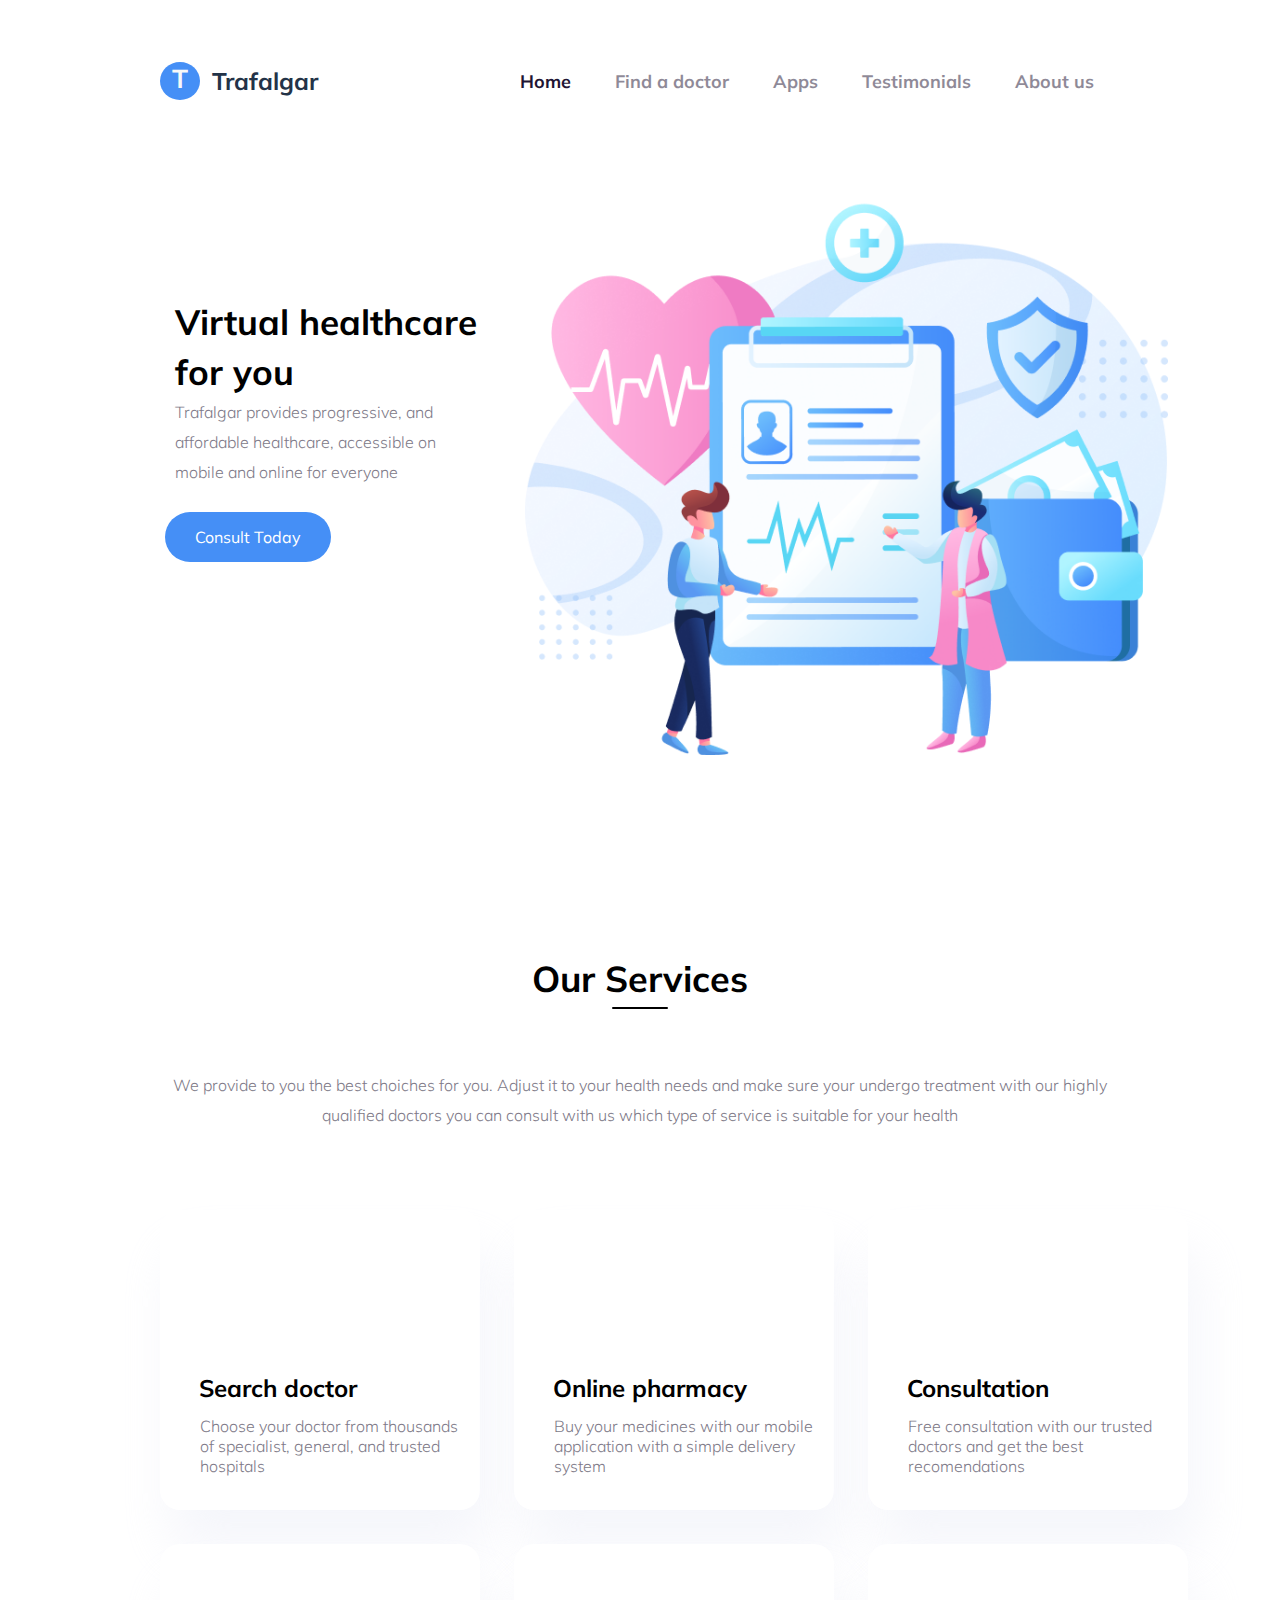
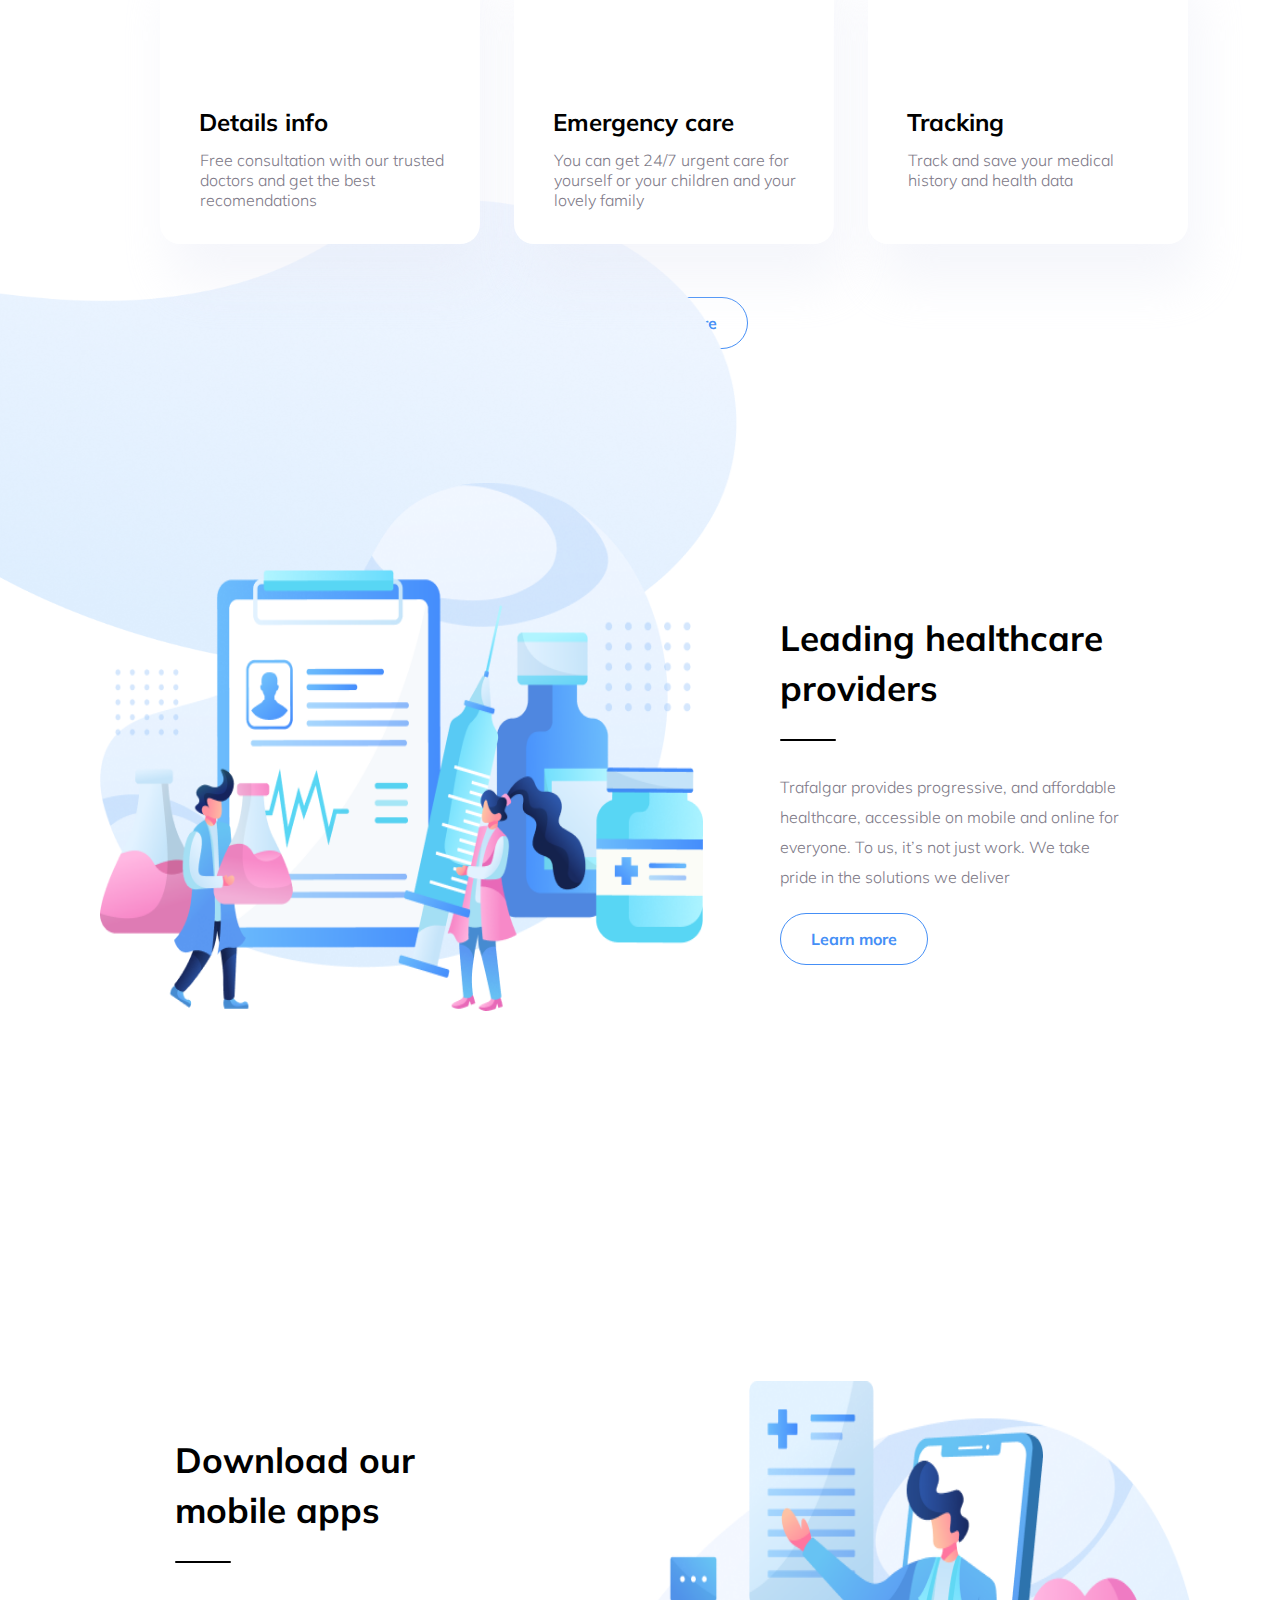
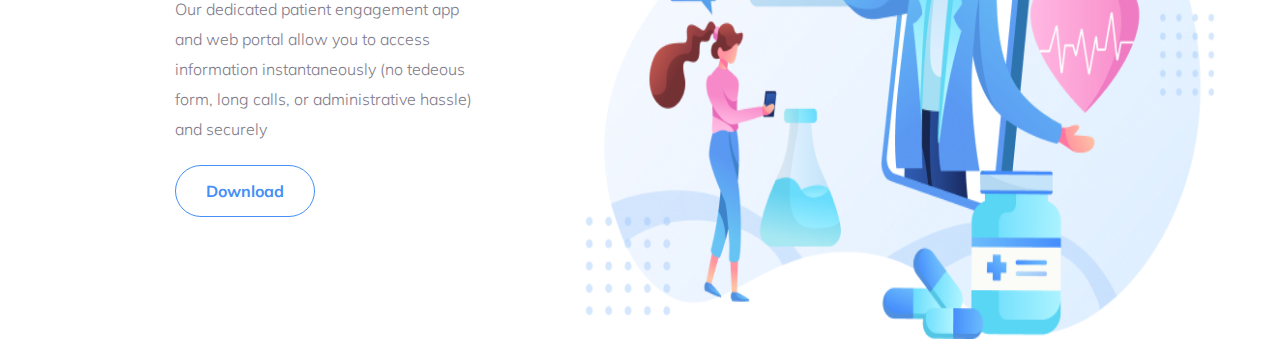
==== THİRD TASK/Landing Page/index.html @ 00ed2dce "Landing Page" ====
<!DOCTYPE html>
<html lang="en">
<head>
    <meta charset="UTF-8">
    <meta http-equiv="X-UA-Compatible" content="IE=edge">
    <meta name="viewport" content="width=device-width, initial-scale=1.0">
    <link rel="preconnect" href="https://fonts.gstatic.com">
    <link href="https://fonts.googleapis.com/css2?family=Mulish:wght@700&display=swap" rel="stylesheet">
    <link href="https://fonts.googleapis.com/css2?family=Mulish:ital,wght@1,300&display=swap" rel="stylesheet">
    <link href="https://fonts.googleapis.com/css2?family=Mulish:wght@300&display=swap" rel="stylesheet">
    <link rel="stylesheet" href="css/common.css">
    <link rel="stylesheet" href="css/style.css">
    <title>Trafalgar Landing Page</title>
</head>
<body>
<!-- Header -->
    <div id="Header">
        <div class="container">
            <div class="row">
                <div class="navbar">
                   <div class="col-4">
                    <div class="left">
                        <strong>T</strong>
                        <h3>Trafalgar</h3>
                    </div>
                   </div>
                    <div class="col-8">
                        <div class="right">
                            <a href="#">Home</a>
                            <a href="#">Find a doctor</a>
                            <a href="#">Apps</a>
                            <a href="#">Testimonials</a>
                            <a href="#">About us</a>
                        </div>
                    </div>
                </div>
            </div>
            <div class="header-item">
                <div class="col-4">
                    <div class="item-text">
                        <h1>Virtual healthcare for you</h1>
                        <p>Trafalgar provides progressive, and affordable healthcare, accessible on mobile and online  for everyone</p>
                        <div class="button">
                            <a href="">Consult Today</a>
                        </div>
                    </div>
                </div>
                <div class="item-img">
                    <div class="col-8">
                        <img src="img/trafalgar-header illustration 1.png" alt="">
                    </div>
                </div>
            </div>
        </div>
    </div>
<!-- Header -->
<!-- Our Services -->
<div id="Services">
    <div class="container">
        <div class="row">
            <div class="text-services">
                <h1>Our Services</h1>
                <div class="line"></div>
                <p>We provide to you the best choiches for you. Adjust it to your health needs and make sure your undergo treatment with our highly qualified doctors you can consult with us which type of service is suitable for your health</p>
            </div>
            <div class="services-box">
               <div class="box-back-img">
                <img src="img/Vector (2).png" alt="">
               </div>
              <div class="box">
               <div class="box-item">
                   <h3>Search doctor</h3>
                   <p>Choose your doctor from thousands <br> of specialist, general, and trusted hospitals</p>
               </div>
               <div class="box-item">
                    <h3>Online pharmacy</h3>
                    <p>Buy  your medicines with our mobile application with a simple delivery system</p>
               </div>
               <div class="box-item">
                    <h3>Consultation</h3>
                    <p>Free consultation with our trusted doctors and get the best recomendations</p>
               </div>
               <div class="box-item">
                    <h3>Details info</h3>
                    <p>Free consultation with our trusted doctors and get the best recomendations</p>
               </div>
               <div class="box-item">
                    <h3>Emergency care</h3>
                    <p>You can get 24/7 urgent care for yourself or your children and your lovely family</p>
               </div>
               <div class="box-item">
                    <h3>Tracking</h3>
                    <p>Track and save your medical <br> history and health data </p>
               </div>
              </div>
              <div class="btn">
                  <a href="#">Learn more</a>
              </div>
            </div>
        </div>
    </div>
</div>
<!-- Our Services -->
<!-- Leading Section -->
<div id="Leading">
    <div class="container">
        <div class="row">
            <div class="leading-item">
                <div class="col-6">
                    <div class="leading-item-img">
                        <img src="img/trafalgar-illustration sec02 1.png" alt="">
                    </div>
                </div>
                <div class="col-6">
                    <div class="leading-item-text">
                        <h1>Leading healthcare providers</h1>
                        <div class="line"></div>
                        <p>Trafalgar provides progressive, and affordable healthcare, accessible on mobile and online for everyone. To us, it’s not just work. We take pride in the solutions we deliver</p>
                        <div class="btn">
                            <a href="#">Learn more</a>
                        </div>
                    </div>
                </div>
            </div>
        </div>
    </div>
</div>

<!-- Leading Section -->
<!-- Download Section -->
<div id="Download">
    <div class="row" style="margin: 0%;">
        <div class="container">
            <div class="download-item">
                <div class="col-4">
                    <div class="download-text">
                        <h1>Download our mobile apps</h1>
                        <div class="line"></div>
                        <p>Our dedicated patient engagement app and web portal allow you to access information instantaneously (no tedeous form, long calls, or administrative hassle) and securely</p>
                        <div class="btn">
                            <a href="">Download</a>
                        </div>
                    </div>
                </div>
                <div class="download-item-img">
                    <div class="col-8">
                        <img src="img/trafalgar-illustration sec03 1.png" alt="">
                    </div>
                </div>
            </div>
        </div>
    </div>
</div>
<!-- Download Section -->
</body>
</html>
---- THİRD TASK/Landing Page/css/common.css ----
@-ms-viewport {
    width: device-width;
}

html {
    box-sizing: border-box;
    -ms-overflow-style: scrollbar;
}

*,
*::before,
*::after {
    box-sizing: inherit;
}

.container {
    width: 100%;
    padding-right: 15px;
    padding-left: 15px;
    margin-right: auto;
    margin-left: auto;
}


/* col-sm-3 */

@media (min-width: 576px) {
    .container {
        max-width: 540px;
    }
}


/* col-md-3 */

@media (min-width: 768px) {
    .container {
        max-width: 720px;
    }
}


/* col-lg */

@media (min-width: 992px) {
    .container {
        max-width: 960px;
    }
}

@media (min-width: 1430px) {
    .container {
        max-width: 1380px;
    }
}

.container-fluid {
    width: 100%;
    padding-right: 15px;
    padding-left: 15px;
    margin-right: auto;
    margin-left: auto;
}

.row {
    display: -webkit-box;
    display: -ms-flexbox;
    display: flex;
    -ms-flex-wrap: wrap;
    flex-wrap: wrap;
    margin-right: -15px;
    margin-left: -15px;
}

.no-gutters {
    margin-right: 0;
    margin-left: 0;
}

.no-gutters>.col,
.no-gutters>[class*="col-"] {
    padding-right: 0;
    padding-left: 0;
}

.col-1,
.col-2,
.col-3,
.col-4,
.col-5,
.col-6,
.col-7,
.col-8,
.col-9,
.col-10,
.col-11,
.col-12,
.col,
.col-auto,
.col-sm-1,
.col-sm-2,
.col-sm-3,
.col-sm-4,
.col-sm-5,
.col-sm-6,
.col-sm-7,
.col-sm-8,
.col-sm-9,
.col-sm-10,
.col-sm-11,
.col-sm-12,
.col-sm,
.col-sm-auto,
.col-md-1,
.col-md-2,
.col-md-3,
.col-md-4,
.col-md-5,
.col-md-6,
.col-md-7,
.col-md-8,
.col-md-9,
.col-md-10,
.col-md-11,
.col-md-12,
.col-md,
.col-md-auto,
.col-lg-1,
.col-lg-2,
.col-lg-3,
.col-lg-4,
.col-lg-5,
.col-lg-6,
.col-lg-7,
.col-lg-8,
.col-lg-9,
.col-lg-10,
.col-lg-11,
.col-lg-12,
.col-lg,
.col-lg-auto,
.col-xl-1,
.col-xl-2,
.col-xl-3,
.col-xl-4,
.col-xl-5,
.col-xl-6,
.col-xl-7,
.col-xl-8,
.col-xl-9,
.col-xl-10,
.col-xl-11,
.col-xl-12,
.col-xl,
.col-xl-auto {
    position: relative;
    width: 100%;
    min-height: 1px;
    padding: 0;
   
}

.col {
    -ms-flex-preferred-size: 0;
    flex-basis: 0;
    -webkit-box-flex: 1;
    -ms-flex-positive: 1;
    flex-grow: 1;
    max-width: 100%;
}

.col-auto {
    -webkit-box-flex: 0;
    -ms-flex: 0 0 auto;
    flex: 0 0 auto;
    width: auto;
    max-width: none;
}

.col-1 {
    -webkit-box-flex: 0;
    -ms-flex: 0 0 8.333333%;
    flex: 0 0 8.333333%;
    max-width: 8.333333%;
}

.col-2 {
    -webkit-box-flex: 0;
    -ms-flex: 0 0 16.666667%;
    flex: 0 0 16.666667%;
    max-width: 16.666667%;
}

.col-3 {
    -webkit-box-flex: 0;
    -ms-flex: 0 0 25%;
    flex: 0 0 25%;
    max-width: 25%;
}

.col-4 {
    -webkit-box-flex: 0;
    -ms-flex: 0 0 33.333333%;
    flex: 0 0 33.333333%;
    max-width: 33.333333%;
}

.col-5 {
    -webkit-box-flex: 0;
    -ms-flex: 0 0 41.666667%;
    flex: 0 0 41.666667%;
    max-width: 41.666667%;
}

.col-6 {
    -webkit-box-flex: 0;
    -ms-flex: 0 0 50%;
    flex: 0 0 50%;
    max-width: 50%;
}

.col-7 {
    -webkit-box-flex: 0;
    -ms-flex: 0 0 58.333333%;
    flex: 0 0 58.333333%;
    max-width: 58.333333%;
}

.col-8 {
    -webkit-box-flex: 0;
    -ms-flex: 0 0 66.666667%;
    flex: 0 0 66.666667%;
    max-width: 66.666667%;
}

.col-9 {
    -webkit-box-flex: 0;
    -ms-flex: 0 0 75%;
    flex: 0 0 75%;
    max-width: 75%;
}

.col-10 {
    -webkit-box-flex: 0;
    -ms-flex: 0 0 83.333333%;
    flex: 0 0 83.333333%;
    max-width: 83.333333%;
}

.col-11 {
    -webkit-box-flex: 0;
    -ms-flex: 0 0 91.666667%;
    flex: 0 0 91.666667%;
    max-width: 91.666667%;
}

.col-12 {
    -webkit-box-flex: 0;
    -ms-flex: 0 0 100%;
    flex: 0 0 100%;
    max-width: 100%;
}

.order-first {
    -webkit-box-ordinal-group: 0;
    -ms-flex-order: -1;
    order: -1;
}

.order-last {
    -webkit-box-ordinal-group: 14;
    -ms-flex-order: 13;
    order: 13;
}

.order-0 {
    -webkit-box-ordinal-group: 1;
    -ms-flex-order: 0;
    order: 0;
}

.order-1 {
    -webkit-box-ordinal-group: 2;
    -ms-flex-order: 1;
    order: 1;
}

.order-2 {
    -webkit-box-ordinal-group: 3;
    -ms-flex-order: 2;
    order: 2;
}

.order-3 {
    -webkit-box-ordinal-group: 4;
    -ms-flex-order: 3;
    order: 3;
}

.order-4 {
    -webkit-box-ordinal-group: 5;
    -ms-flex-order: 4;
    order: 4;
}

.order-5 {
    -webkit-box-ordinal-group: 6;
    -ms-flex-order: 5;
    order: 5;
}

.order-6 {
    -webkit-box-ordinal-group: 7;
    -ms-flex-order: 6;
    order: 6;
}

.order-7 {
    -webkit-box-ordinal-group: 8;
    -ms-flex-order: 7;
    order: 7;
}

.order-8 {
    -webkit-box-ordinal-group: 9;
    -ms-flex-order: 8;
    order: 8;
}

.order-9 {
    -webkit-box-ordinal-group: 10;
    -ms-flex-order: 9;
    order: 9;
}

.order-10 {
    -webkit-box-ordinal-group: 11;
    -ms-flex-order: 10;
    order: 10;
}

.order-11 {
    -webkit-box-ordinal-group: 12;
    -ms-flex-order: 11;
    order: 11;
}

.order-12 {
    -webkit-box-ordinal-group: 13;
    -ms-flex-order: 12;
    order: 12;
}

.offset-1 {
    margin-left: 8.333333%;
}

.offset-2 {
    margin-left: 16.666667%;
}

.offset-3 {
    margin-left: 25%;
}

.offset-4 {
    margin-left: 33.333333%;
}

.offset-5 {
    margin-left: 41.666667%;
}

.offset-6 {
    margin-left: 50%;
}

.offset-7 {
    margin-left: 58.333333%;
}

.offset-8 {
    margin-left: 66.666667%;
}

.offset-9 {
    margin-left: 75%;
}

.offset-10 {
    margin-left: 83.333333%;
}

.offset-11 {
    margin-left: 91.666667%;
}

@media (min-width: 576px) {
    .col-sm {
        -ms-flex-preferred-size: 0;
        flex-basis: 0;
        -webkit-box-flex: 1;
        -ms-flex-positive: 1;
        flex-grow: 1;
        max-width: 100%;
    }
    .col-sm-auto {
        -webkit-box-flex: 0;
        -ms-flex: 0 0 auto;
        flex: 0 0 auto;
        width: auto;
        max-width: none;
    }
    .col-sm-1 {
        -webkit-box-flex: 0;
        -ms-flex: 0 0 8.333333%;
        flex: 0 0 8.333333%;
        max-width: 8.333333%;
    }
    .col-sm-2 {
        -webkit-box-flex: 0;
        -ms-flex: 0 0 16.666667%;
        flex: 0 0 16.666667%;
        max-width: 16.666667%;
    }
    .col-sm-3 {
        -webkit-box-flex: 0;
        -ms-flex: 0 0 25%;
        flex: 0 0 25%;
        max-width: 25%;
    }
    .col-sm-4 {
        -webkit-box-flex: 0;
        -ms-flex: 0 0 33.333333%;
        flex: 0 0 33.333333%;
        max-width: 33.333333%;
    }
    .col-sm-5 {
        -webkit-box-flex: 0;
        -ms-flex: 0 0 41.666667%;
        flex: 0 0 41.666667%;
        max-width: 41.666667%;
    }
    .col-sm-6 {
        -webkit-box-flex: 0;
        -ms-flex: 0 0 50%;
        flex: 0 0 50%;
        max-width: 50%;
    }
    .col-sm-7 {
        -webkit-box-flex: 0;
        -ms-flex: 0 0 58.333333%;
        flex: 0 0 58.333333%;
        max-width: 58.333333%;
    }
    .col-sm-8 {
        -webkit-box-flex: 0;
        -ms-flex: 0 0 66.666667%;
        flex: 0 0 66.666667%;
        max-width: 66.666667%;
    }
    .col-sm-9 {
        -webkit-box-flex: 0;
        -ms-flex: 0 0 75%;
        flex: 0 0 75%;
        max-width: 75%;
    }
    .col-sm-10 {
        -webkit-box-flex: 0;
        -ms-flex: 0 0 83.333333%;
        flex: 0 0 83.333333%;
        max-width: 83.333333%;
    }
    .col-sm-11 {
        -webkit-box-flex: 0;
        -ms-flex: 0 0 91.666667%;
        flex: 0 0 91.666667%;
        max-width: 91.666667%;
    }
    .col-sm-12 {
        -webkit-box-flex: 0;
        -ms-flex: 0 0 100%;
        flex: 0 0 100%;
        max-width: 100%;
    }
    .order-sm-first {
        -webkit-box-ordinal-group: 0;
        -ms-flex-order: -1;
        order: -1;
    }
    .order-sm-last {
        -webkit-box-ordinal-group: 14;
        -ms-flex-order: 13;
        order: 13;
    }
    .order-sm-0 {
        -webkit-box-ordinal-group: 1;
        -ms-flex-order: 0;
        order: 0;
    }
    .order-sm-1 {
        -webkit-box-ordinal-group: 2;
        -ms-flex-order: 1;
        order: 1;
    }
    .order-sm-2 {
        -webkit-box-ordinal-group: 3;
        -ms-flex-order: 2;
        order: 2;
    }
    .order-sm-3 {
        -webkit-box-ordinal-group: 4;
        -ms-flex-order: 3;
        order: 3;
    }
    .order-sm-4 {
        -webkit-box-ordinal-group: 5;
        -ms-flex-order: 4;
        order: 4;
    }
    .order-sm-5 {
        -webkit-box-ordinal-group: 6;
        -ms-flex-order: 5;
        order: 5;
    }
    .order-sm-6 {
        -webkit-box-ordinal-group: 7;
        -ms-flex-order: 6;
        order: 6;
    }
    .order-sm-7 {
        -webkit-box-ordinal-group: 8;
        -ms-flex-order: 7;
        order: 7;
    }
    .order-sm-8 {
        -webkit-box-ordinal-group: 9;
        -ms-flex-order: 8;
        order: 8;
    }
    .order-sm-9 {
        -webkit-box-ordinal-group: 10;
        -ms-flex-order: 9;
        order: 9;
    }
    .order-sm-10 {
        -webkit-box-ordinal-group: 11;
        -ms-flex-order: 10;
        order: 10;
    }
    .order-sm-11 {
        -webkit-box-ordinal-group: 12;
        -ms-flex-order: 11;
        order: 11;
    }
    .order-sm-12 {
        -webkit-box-ordinal-group: 13;
        -ms-flex-order: 12;
        order: 12;
    }
    .offset-sm-0 {
        margin-left: 0;
    }
    .offset-sm-1 {
        margin-left: 8.333333%;
    }
    .offset-sm-2 {
        margin-left: 16.666667%;
    }
    .offset-sm-3 {
        margin-left: 25%;
    }
    .offset-sm-4 {
        margin-left: 33.333333%;
    }
    .offset-sm-5 {
        margin-left: 41.666667%;
    }
    .offset-sm-6 {
        margin-left: 50%;
    }
    .offset-sm-7 {
        margin-left: 58.333333%;
    }
    .offset-sm-8 {
        margin-left: 66.666667%;
    }
    .offset-sm-9 {
        margin-left: 75%;
    }
    .offset-sm-10 {
        margin-left: 83.333333%;
    }
    .offset-sm-11 {
        margin-left: 91.666667%;
    }
}

@media (min-width: 768px) {
    .col-md {
        -ms-flex-preferred-size: 0;
        flex-basis: 0;
        -webkit-box-flex: 1;
        -ms-flex-positive: 1;
        flex-grow: 1;
        max-width: 100%;
    }
    .col-md-auto {
        -webkit-box-flex: 0;
        -ms-flex: 0 0 auto;
        flex: 0 0 auto;
        width: auto;
        max-width: none;
    }
    .col-md-1 {
        -webkit-box-flex: 0;
        -ms-flex: 0 0 8.333333%;
        flex: 0 0 8.333333%;
        max-width: 8.333333%;
    }
    .col-md-2 {
        -webkit-box-flex: 0;
        -ms-flex: 0 0 16.666667%;
        flex: 0 0 16.666667%;
        max-width: 16.666667%;
    }
    .col-md-3 {
        -webkit-box-flex: 0;
        -ms-flex: 0 0 25%;
        flex: 0 0 25%;
        max-width: 25%;
    }
    .col-md-4 {
        -webkit-box-flex: 0;
        -ms-flex: 0 0 33.333333%;
        flex: 0 0 33.333333%;
        max-width: 33.333333%;
    }
    .col-md-5 {
        -webkit-box-flex: 0;
        -ms-flex: 0 0 41.666667%;
        flex: 0 0 41.666667%;
        max-width: 41.666667%;
    }
    .col-md-6 {
        -webkit-box-flex: 0;
        -ms-flex: 0 0 50%;
        flex: 0 0 50%;
        max-width: 50%;
    }
    .col-md-7 {
        -webkit-box-flex: 0;
        -ms-flex: 0 0 58.333333%;
        flex: 0 0 58.333333%;
        max-width: 58.333333%;
    }
    .col-md-8 {
        -webkit-box-flex: 0;
        -ms-flex: 0 0 66.666667%;
        flex: 0 0 66.666667%;
        max-width: 66.666667%;
    }
    .col-md-9 {
        -webkit-box-flex: 0;
        -ms-flex: 0 0 75%;
        flex: 0 0 75%;
        max-width: 75%;
    }
    .col-md-10 {
        -webkit-box-flex: 0;
        -ms-flex: 0 0 83.333333%;
        flex: 0 0 83.333333%;
        max-width: 83.333333%;
    }
    .col-md-11 {
        -webkit-box-flex: 0;
        -ms-flex: 0 0 91.666667%;
        flex: 0 0 91.666667%;
        max-width: 91.666667%;
    }
    .col-md-12 {
        -webkit-box-flex: 0;
        -ms-flex: 0 0 100%;
        flex: 0 0 100%;
        max-width: 100%;
    }
    .order-md-first {
        -webkit-box-ordinal-group: 0;
        -ms-flex-order: -1;
        order: -1;
    }
    .order-md-last {
        -webkit-box-ordinal-group: 14;
        -ms-flex-order: 13;
        order: 13;
    }
    .order-md-0 {
        -webkit-box-ordinal-group: 1;
        -ms-flex-order: 0;
        order: 0;
    }
    .order-md-1 {
        -webkit-box-ordinal-group: 2;
        -ms-flex-order: 1;
        order: 1;
    }
    .order-md-2 {
        -webkit-box-ordinal-group: 3;
        -ms-flex-order: 2;
        order: 2;
    }
    .order-md-3 {
        -webkit-box-ordinal-group: 4;
        -ms-flex-order: 3;
        order: 3;
    }
    .order-md-4 {
        -webkit-box-ordinal-group: 5;
        -ms-flex-order: 4;
        order: 4;
    }
    .order-md-5 {
        -webkit-box-ordinal-group: 6;
        -ms-flex-order: 5;
        order: 5;
    }
    .order-md-6 {
        -webkit-box-ordinal-group: 7;
        -ms-flex-order: 6;
        order: 6;
    }
    .order-md-7 {
        -webkit-box-ordinal-group: 8;
        -ms-flex-order: 7;
        order: 7;
    }
    .order-md-8 {
        -webkit-box-ordinal-group: 9;
        -ms-flex-order: 8;
        order: 8;
    }
    .order-md-9 {
        -webkit-box-ordinal-group: 10;
        -ms-flex-order: 9;
        order: 9;
    }
    .order-md-10 {
        -webkit-box-ordinal-group: 11;
        -ms-flex-order: 10;
        order: 10;
    }
    .order-md-11 {
        -webkit-box-ordinal-group: 12;
        -ms-flex-order: 11;
        order: 11;
    }
    .order-md-12 {
        -webkit-box-ordinal-group: 13;
        -ms-flex-order: 12;
        order: 12;
    }
    .offset-md-0 {
        margin-left: 0;
    }
    .offset-md-1 {
        margin-left: 8.333333%;
    }
    .offset-md-2 {
        margin-left: 16.666667%;
    }
    .offset-md-3 {
        margin-left: 25%;
    }
    .offset-md-4 {
        margin-left: 33.333333%;
    }
    .offset-md-5 {
        margin-left: 41.666667%;
    }
    .offset-md-6 {
        margin-left: 50%;
    }
    .offset-md-7 {
        margin-left: 58.333333%;
    }
    .offset-md-8 {
        margin-left: 66.666667%;
    }
    .offset-md-9 {
        margin-left: 75%;
    }
    .offset-md-10 {
        margin-left: 83.333333%;
    }
    .offset-md-11 {
        margin-left: 91.666667%;
    }
}

@media (min-width: 992px) {
    .col-lg {
        -ms-flex-preferred-size: 0;
        flex-basis: 0;
        -webkit-box-flex: 1;
        -ms-flex-positive: 1;
        flex-grow: 1;
        max-width: 100%;
    }
    .col-lg-auto {
        -webkit-box-flex: 0;
        -ms-flex: 0 0 auto;
        flex: 0 0 auto;
        width: auto;
        max-width: none;
    }
    .col-lg-1 {
        -webkit-box-flex: 0;
        -ms-flex: 0 0 8.333333%;
        flex: 0 0 8.333333%;
        max-width: 8.333333%;
    }
    .col-lg-2 {
        -webkit-box-flex: 0;
        -ms-flex: 0 0 16.666667%;
        flex: 0 0 16.666667%;
        max-width: 16.666667%;
    }
    .col-lg-3 {
        -webkit-box-flex: 0;
        -ms-flex: 0 0 25%;
        flex: 0 0 25%;
        max-width: 25%;
    }
    .col-lg-4 {
        -webkit-box-flex: 0;
        -ms-flex: 0 0 33.333333%;
        flex: 0 0 33.333333%;
        max-width: 33.333333%;
    }
    .col-lg-5 {
        -webkit-box-flex: 0;
        -ms-flex: 0 0 41.666667%;
        flex: 0 0 41.666667%;
        max-width: 41.666667%;
    }
    .col-lg-6 {
        -webkit-box-flex: 0;
        -ms-flex: 0 0 50%;
        flex: 0 0 50%;
        max-width: 50%;
    }
    .col-lg-7 {
        -webkit-box-flex: 0;
        -ms-flex: 0 0 58.333333%;
        flex: 0 0 58.333333%;
        max-width: 58.333333%;
    }
    .col-lg-8 {
        -webkit-box-flex: 0;
        -ms-flex: 0 0 66.666667%;
        flex: 0 0 66.666667%;
        max-width: 66.666667%;
    }
    .col-lg-9 {
        -webkit-box-flex: 0;
        -ms-flex: 0 0 75%;
        flex: 0 0 75%;
        max-width: 75%;
    }
    .col-lg-10 {
        -webkit-box-flex: 0;
        -ms-flex: 0 0 83.333333%;
        flex: 0 0 83.333333%;
        max-width: 83.333333%;
    }
    .col-lg-11 {
        -webkit-box-flex: 0;
        -ms-flex: 0 0 91.666667%;
        flex: 0 0 91.666667%;
        max-width: 91.666667%;
    }
    .col-lg-12 {
        -webkit-box-flex: 0;
        -ms-flex: 0 0 100%;
        flex: 0 0 100%;
        max-width: 100%;
    }
    .order-lg-first {
        -webkit-box-ordinal-group: 0;
        -ms-flex-order: -1;
        order: -1;
    }
    .order-lg-last {
        -webkit-box-ordinal-group: 14;
        -ms-flex-order: 13;
        order: 13;
    }
    .order-lg-0 {
        -webkit-box-ordinal-group: 1;
        -ms-flex-order: 0;
        order: 0;
    }
    .order-lg-1 {
        -webkit-box-ordinal-group: 2;
        -ms-flex-order: 1;
        order: 1;
    }
    .order-lg-2 {
        -webkit-box-ordinal-group: 3;
        -ms-flex-order: 2;
        order: 2;
    }
    .order-lg-3 {
        -webkit-box-ordinal-group: 4;
        -ms-flex-order: 3;
        order: 3;
    }
    .order-lg-4 {
        -webkit-box-ordinal-group: 5;
        -ms-flex-order: 4;
        order: 4;
    }
    .order-lg-5 {
        -webkit-box-ordinal-group: 6;
        -ms-flex-order: 5;
        order: 5;
    }
    .order-lg-6 {
        -webkit-box-ordinal-group: 7;
        -ms-flex-order: 6;
        order: 6;
    }
    .order-lg-7 {
        -webkit-box-ordinal-group: 8;
        -ms-flex-order: 7;
        order: 7;
    }
    .order-lg-8 {
        -webkit-box-ordinal-group: 9;
        -ms-flex-order: 8;
        order: 8;
    }
    .order-lg-9 {
        -webkit-box-ordinal-group: 10;
        -ms-flex-order: 9;
        order: 9;
    }
    .order-lg-10 {
        -webkit-box-ordinal-group: 11;
        -ms-flex-order: 10;
        order: 10;
    }
    .order-lg-11 {
        -webkit-box-ordinal-group: 12;
        -ms-flex-order: 11;
        order: 11;
    }
    .order-lg-12 {
        -webkit-box-ordinal-group: 13;
        -ms-flex-order: 12;
        order: 12;
    }
    .offset-lg-0 {
        margin-left: 0;
    }
    .offset-lg-1 {
        margin-left: 8.333333%;
    }
    .offset-lg-2 {
        margin-left: 16.666667%;
    }
    .offset-lg-3 {
        margin-left: 25%;
    }
    .offset-lg-4 {
        margin-left: 33.333333%;
    }
    .offset-lg-5 {
        margin-left: 41.666667%;
    }
    .offset-lg-6 {
        margin-left: 50%;
    }
    .offset-lg-7 {
        margin-left: 58.333333%;
    }
    .offset-lg-8 {
        margin-left: 66.666667%;
    }
    .offset-lg-9 {
        margin-left: 75%;
    }
    .offset-lg-10 {
        margin-left: 83.333333%;
    }
    .offset-lg-11 {
        margin-left: 91.666667%;
    }
}

@media (min-width: 1430px) {
    .col-xl {
        -ms-flex-preferred-size: 0;
        flex-basis: 0;
        -webkit-box-flex: 1;
        -ms-flex-positive: 1;
        flex-grow: 1;
        max-width: 100%;
    }
    .col-xl-auto {
        -webkit-box-flex: 0;
        -ms-flex: 0 0 auto;
        flex: 0 0 auto;
        width: auto;
        max-width: none;
    }
    .col-xl-1 {
        -webkit-box-flex: 0;
        -ms-flex: 0 0 8.333333%;
        flex: 0 0 8.333333%;
        max-width: 8.333333%;
    }
    .col-xl-2 {
        -webkit-box-flex: 0;
        -ms-flex: 0 0 16.666667%;
        flex: 0 0 16.666667%;
        max-width: 16.666667%;
    }
    .col-xl-3 {
        -webkit-box-flex: 0;
        -ms-flex: 0 0 25%;
        flex: 0 0 25%;
        max-width: 25%;
    }
    .col-xl-4 {
        -webkit-box-flex: 0;
        -ms-flex: 0 0 33.333333%;
        flex: 0 0 33.333333%;
        max-width: 33.333333%;
    }
    .col-xl-5 {
        -webkit-box-flex: 0;
        -ms-flex: 0 0 41.666667%;
        flex: 0 0 41.666667%;
        max-width: 41.666667%;
    }
    .col-xl-6 {
        -webkit-box-flex: 0;
        -ms-flex: 0 0 50%;
        flex: 0 0 50%;
        max-width: 50%;
    }
    .col-xl-7 {
        -webkit-box-flex: 0;
        -ms-flex: 0 0 58.333333%;
        flex: 0 0 58.333333%;
        max-width: 58.333333%;
    }
    .col-xl-8 {
        -webkit-box-flex: 0;
        -ms-flex: 0 0 66.666667%;
        flex: 0 0 66.666667%;
        max-width: 66.666667%;
    }
    .col-xl-9 {
        -webkit-box-flex: 0;
        -ms-flex: 0 0 75%;
        flex: 0 0 75%;
        max-width: 75%;
    }
    .col-xl-10 {
        -webkit-box-flex: 0;
        -ms-flex: 0 0 83.333333%;
        flex: 0 0 83.333333%;
        max-width: 83.333333%;
    }
    .col-xl-11 {
        -webkit-box-flex: 0;
        -ms-flex: 0 0 91.666667%;
        flex: 0 0 91.666667%;
        max-width: 91.666667%;
    }
    .col-xl-12 {
        -webkit-box-flex: 0;
        -ms-flex: 0 0 100%;
        flex: 0 0 100%;
        max-width: 100%;
    }
    .order-xl-first {
        -webkit-box-ordinal-group: 0;
        -ms-flex-order: -1;
        order: -1;
    }
    .order-xl-last {
        -webkit-box-ordinal-group: 14;
        -ms-flex-order: 13;
        order: 13;
    }
    .order-xl-0 {
        -webkit-box-ordinal-group: 1;
        -ms-flex-order: 0;
        order: 0;
    }
    .order-xl-1 {
        -webkit-box-ordinal-group: 2;
        -ms-flex-order: 1;
        order: 1;
    }
    .order-xl-2 {
        -webkit-box-ordinal-group: 3;
        -ms-flex-order: 2;
        order: 2;
    }
    .order-xl-3 {
        -webkit-box-ordinal-group: 4;
        -ms-flex-order: 3;
        order: 3;
    }
    .order-xl-4 {
        -webkit-box-ordinal-group: 5;
        -ms-flex-order: 4;
        order: 4;
    }
    .order-xl-5 {
        -webkit-box-ordinal-group: 6;
        -ms-flex-order: 5;
        order: 5;
    }
    .order-xl-6 {
        -webkit-box-ordinal-group: 7;
        -ms-flex-order: 6;
        order: 6;
    }
    .order-xl-7 {
        -webkit-box-ordinal-group: 8;
        -ms-flex-order: 7;
        order: 7;
    }
    .order-xl-8 {
        -webkit-box-ordinal-group: 9;
        -ms-flex-order: 8;
        order: 8;
    }
    .order-xl-9 {
        -webkit-box-ordinal-group: 10;
        -ms-flex-order: 9;
        order: 9;
    }
    .order-xl-10 {
        -webkit-box-ordinal-group: 11;
        -ms-flex-order: 10;
        order: 10;
    }
    .order-xl-11 {
        -webkit-box-ordinal-group: 12;
        -ms-flex-order: 11;
        order: 11;
    }
    .order-xl-12 {
        -webkit-box-ordinal-group: 13;
        -ms-flex-order: 12;
        order: 12;
    }
    .offset-xl-0 {
        margin-left: 0;
    }
    .offset-xl-1 {
        margin-left: 8.333333%;
    }
    .offset-xl-2 {
        margin-left: 16.666667%;
    }
    .offset-xl-3 {
        margin-left: 25%;
    }
    .offset-xl-4 {
        margin-left: 33.333333%;
    }
    .offset-xl-5 {
        margin-left: 41.666667%;
    }
    .offset-xl-6 {
        margin-left: 50%;
    }
    .offset-xl-7 {
        margin-left: 58.333333%;
    }
    .offset-xl-8 {
        margin-left: 66.666667%;
    }
    .offset-xl-9 {
        margin-left: 75%;
    }
    .offset-xl-10 {
        margin-left: 83.333333%;
    }
    .offset-xl-11 {
        margin-left: 91.666667%;
    }
}

.d-none {
    display: none !important;
}

.d-inline {
    display: inline !important;
}

.d-inline-block {
    display: inline-block !important;
}

.d-block {
    display: block !important;
}

.d-table {
    display: table !important;
}

.d-table-row {
    display: table-row !important;
}

.d-table-cell {
    display: table-cell !important;
}

.d-flex {
    display: -webkit-box !important;
    display: -ms-flexbox !important;
    display: flex !important;
}

.d-inline-flex {
    display: -webkit-inline-box !important;
    display: -ms-inline-flexbox !important;
    display: inline-flex !important;
}

@media (min-width: 576px) {
    .d-sm-none {
        display: none !important;
    }
    .d-sm-inline {
        display: inline !important;
    }
    .d-sm-inline-block {
        display: inline-block !important;
    }
    .d-sm-block {
        display: block !important;
    }
    .d-sm-table {
        display: table !important;
    }
    .d-sm-table-row {
        display: table-row !important;
    }
    .d-sm-table-cell {
        display: table-cell !important;
    }
    .d-sm-flex {
        display: -webkit-box !important;
        display: -ms-flexbox !important;
        display: flex !important;
    }
    .d-sm-inline-flex {
        display: -webkit-inline-box !important;
        display: -ms-inline-flexbox !important;
        display: inline-flex !important;
    }
}

@media (min-width: 768px) {
    .d-md-none {
        display: none !important;
    }
    .d-md-inline {
        display: inline !important;
    }
    .d-md-inline-block {
        display: inline-block !important;
    }
    .d-md-block {
        display: block !important;
    }
    .d-md-table {
        display: table !important;
    }
    .d-md-table-row {
        display: table-row !important;
    }
    .d-md-table-cell {
        display: table-cell !important;
    }
    .d-md-flex {
        display: -webkit-box !important;
        display: -ms-flexbox !important;
        display: flex !important;
    }
    .d-md-inline-flex {
        display: -webkit-inline-box !important;
        display: -ms-inline-flexbox !important;
        display: inline-flex !important;
    }
}

@media (min-width: 992px) {
    .d-lg-none {
        display: none !important;
    }
    .d-lg-inline {
        display: inline !important;
    }
    .d-lg-inline-block {
        display: inline-block !important;
    }
    .d-lg-block {
        display: block !important;
    }
    .d-lg-table {
        display: table !important;
    }
    .d-lg-table-row {
        display: table-row !important;
    }
    .d-lg-table-cell {
        display: table-cell !important;
    }
    .d-lg-flex {
        display: -webkit-box !important;
        display: -ms-flexbox !important;
        display: flex !important;
    }
    .d-lg-inline-flex {
        display: -webkit-inline-box !important;
        display: -ms-inline-flexbox !important;
        display: inline-flex !important;
    }
}

@media (min-width: 1430px) {
    .d-xl-none {
        display: none !important;
    }
    .d-xl-inline {
        display: inline !important;
    }
    .d-xl-inline-block {
        display: inline-block !important;
    }
    .d-xl-block {
        display: block !important;
    }
    .d-xl-table {
        display: table !important;
    }
    .d-xl-table-row {
        display: table-row !important;
    }
    .d-xl-table-cell {
        display: table-cell !important;
    }
    .d-xl-flex {
        display: -webkit-box !important;
        display: -ms-flexbox !important;
        display: flex !important;
    }
    .d-xl-inline-flex {
        display: -webkit-inline-box !important;
        display: -ms-inline-flexbox !important;
        display: inline-flex !important;
    }
}

@media print {
    .d-print-none {
        display: none !important;
    }
    .d-print-inline {
        display: inline !important;
    }
    .d-print-inline-block {
        display: inline-block !important;
    }
    .d-print-block {
        display: block !important;
    }
    .d-print-table {
        display: table !important;
    }
    .d-print-table-row {
        display: table-row !important;
    }
    .d-print-table-cell {
        display: table-cell !important;
    }
    .d-print-flex {
        display: -webkit-box !important;
        display: -ms-flexbox !important;
        display: flex !important;
    }
    .d-print-inline-flex {
        display: -webkit-inline-box !important;
        display: -ms-inline-flexbox !important;
        display: inline-flex !important;
    }
}

.flex-row {
    -webkit-box-orient: horizontal !important;
    -webkit-box-direction: normal !important;
    -ms-flex-direction: row !important;
    flex-direction: row !important;
}

.flex-column {
    -webkit-box-orient: vertical !important;
    -webkit-box-direction: normal !important;
    -ms-flex-direction: column !important;
    flex-direction: column !important;
}

.flex-row-reverse {
    -webkit-box-orient: horizontal !important;
    -webkit-box-direction: reverse !important;
    -ms-flex-direction: row-reverse !important;
    flex-direction: row-reverse !important;
}

.flex-column-reverse {
    -webkit-box-orient: vertical !important;
    -webkit-box-direction: reverse !important;
    -ms-flex-direction: column-reverse !important;
    flex-direction: column-reverse !important;
}

.flex-wrap {
    -ms-flex-wrap: wrap !important;
    flex-wrap: wrap !important;
}

.flex-nowrap {
    -ms-flex-wrap: nowrap !important;
    flex-wrap: nowrap !important;
}

.flex-wrap-reverse {
    -ms-flex-wrap: wrap-reverse !important;
    flex-wrap: wrap-reverse !important;
}

.justify-content-start {
    -webkit-box-pack: start !important;
    -ms-flex-pack: start !important;
    justify-content: flex-start !important;
}

.justify-content-end {
    -webkit-box-pack: end !important;
    -ms-flex-pack: end !important;
    justify-content: flex-end !important;
}

.justify-content-center {
    -webkit-box-pack: center !important;
    -ms-flex-pack: center !important;
    justify-content: center !important;
}

.justify-content-between {
    -webkit-box-pack: justify !important;
    -ms-flex-pack: justify !important;
    justify-content: space-between !important;
}

.justify-content-around {
    -ms-flex-pack: distribute !important;
    justify-content: space-around !important;
}

.align-items-start {
    -webkit-box-align: start !important;
    -ms-flex-align: start !important;
    align-items: flex-start !important;
}

.align-items-end {
    -webkit-box-align: end !important;
    -ms-flex-align: end !important;
    align-items: flex-end !important;
}

.align-items-center {
    -webkit-box-align: center !important;
    -ms-flex-align: center !important;
    align-items: center !important;
}

.align-items-baseline {
    -webkit-box-align: baseline !important;
    -ms-flex-align: baseline !important;
    align-items: baseline !important;
}

.align-items-stretch {
    -webkit-box-align: stretch !important;
    -ms-flex-align: stretch !important;
    align-items: stretch !important;
}

.align-content-start {
    -ms-flex-line-pack: start !important;
    align-content: flex-start !important;
}

.align-content-end {
    -ms-flex-line-pack: end !important;
    align-content: flex-end !important;
}

.align-content-center {
    -ms-flex-line-pack: center !important;
    align-content: center !important;
}

.align-content-between {
    -ms-flex-line-pack: justify !important;
    align-content: space-between !important;
}

.align-content-around {
    -ms-flex-line-pack: distribute !important;
    align-content: space-around !important;
}

.align-content-stretch {
    -ms-flex-line-pack: stretch !important;
    align-content: stretch !important;
}

.align-self-auto {
    -ms-flex-item-align: auto !important;
    align-self: auto !important;
}

.align-self-start {
    -ms-flex-item-align: start !important;
    align-self: flex-start !important;
}

.align-self-end {
    -ms-flex-item-align: end !important;
    align-self: flex-end !important;
}

.align-self-center {
    -ms-flex-item-align: center !important;
    align-self: center !important;
}

.align-self-baseline {
    -ms-flex-item-align: baseline !important;
    align-self: baseline !important;
}

.align-self-stretch {
    -ms-flex-item-align: stretch !important;
    align-self: stretch !important;
}

@media (min-width: 576px) {
    .flex-sm-row {
        -webkit-box-orient: horizontal !important;
        -webkit-box-direction: normal !important;
        -ms-flex-direction: row !important;
        flex-direction: row !important;
    }
    .flex-sm-column {
        -webkit-box-orient: vertical !important;
        -webkit-box-direction: normal !important;
        -ms-flex-direction: column !important;
        flex-direction: column !important;
    }
    .flex-sm-row-reverse {
        -webkit-box-orient: horizontal !important;
        -webkit-box-direction: reverse !important;
        -ms-flex-direction: row-reverse !important;
        flex-direction: row-reverse !important;
    }
    .flex-sm-column-reverse {
        -webkit-box-orient: vertical !important;
        -webkit-box-direction: reverse !important;
        -ms-flex-direction: column-reverse !important;
        flex-direction: column-reverse !important;
    }
    .flex-sm-wrap {
        -ms-flex-wrap: wrap !important;
        flex-wrap: wrap !important;
    }
    .flex-sm-nowrap {
        -ms-flex-wrap: nowrap !important;
        flex-wrap: nowrap !important;
    }
    .flex-sm-wrap-reverse {
        -ms-flex-wrap: wrap-reverse !important;
        flex-wrap: wrap-reverse !important;
    }
    .justify-content-sm-start {
        -webkit-box-pack: start !important;
        -ms-flex-pack: start !important;
        justify-content: flex-start !important;
    }
    .justify-content-sm-end {
        -webkit-box-pack: end !important;
        -ms-flex-pack: end !important;
        justify-content: flex-end !important;
    }
    .justify-content-sm-center {
        -webkit-box-pack: center !important;
        -ms-flex-pack: center !important;
        justify-content: center !important;
    }
    .justify-content-sm-between {
        -webkit-box-pack: justify !important;
        -ms-flex-pack: justify !important;
        justify-content: space-between !important;
    }
    .justify-content-sm-around {
        -ms-flex-pack: distribute !important;
        justify-content: space-around !important;
    }
    .align-items-sm-start {
        -webkit-box-align: start !important;
        -ms-flex-align: start !important;
        align-items: flex-start !important;
    }
    .align-items-sm-end {
        -webkit-box-align: end !important;
        -ms-flex-align: end !important;
        align-items: flex-end !important;
    }
    .align-items-sm-center {
        -webkit-box-align: center !important;
        -ms-flex-align: center !important;
        align-items: center !important;
    }
    .align-items-sm-baseline {
        -webkit-box-align: baseline !important;
        -ms-flex-align: baseline !important;
        align-items: baseline !important;
    }
    .align-items-sm-stretch {
        -webkit-box-align: stretch !important;
        -ms-flex-align: stretch !important;
        align-items: stretch !important;
    }
    .align-content-sm-start {
        -ms-flex-line-pack: start !important;
        align-content: flex-start !important;
    }
    .align-content-sm-end {
        -ms-flex-line-pack: end !important;
        align-content: flex-end !important;
    }
    .align-content-sm-center {
        -ms-flex-line-pack: center !important;
        align-content: center !important;
    }
    .align-content-sm-between {
        -ms-flex-line-pack: justify !important;
        align-content: space-between !important;
    }
    .align-content-sm-around {
        -ms-flex-line-pack: distribute !important;
        align-content: space-around !important;
    }
    .align-content-sm-stretch {
        -ms-flex-line-pack: stretch !important;
        align-content: stretch !important;
    }
    .align-self-sm-auto {
        -ms-flex-item-align: auto !important;
        align-self: auto !important;
    }
    .align-self-sm-start {
        -ms-flex-item-align: start !important;
        align-self: flex-start !important;
    }
    .align-self-sm-end {
        -ms-flex-item-align: end !important;
        align-self: flex-end !important;
    }
    .align-self-sm-center {
        -ms-flex-item-align: center !important;
        align-self: center !important;
    }
    .align-self-sm-baseline {
        -ms-flex-item-align: baseline !important;
        align-self: baseline !important;
    }
    .align-self-sm-stretch {
        -ms-flex-item-align: stretch !important;
        align-self: stretch !important;
    }
}

@media (min-width: 768px) {
    .flex-md-row {
        -webkit-box-orient: horizontal !important;
        -webkit-box-direction: normal !important;
        -ms-flex-direction: row !important;
        flex-direction: row !important;
    }
    .flex-md-column {
        -webkit-box-orient: vertical !important;
        -webkit-box-direction: normal !important;
        -ms-flex-direction: column !important;
        flex-direction: column !important;
    }
    .flex-md-row-reverse {
        -webkit-box-orient: horizontal !important;
        -webkit-box-direction: reverse !important;
        -ms-flex-direction: row-reverse !important;
        flex-direction: row-reverse !important;
    }
    .flex-md-column-reverse {
        -webkit-box-orient: vertical !important;
        -webkit-box-direction: reverse !important;
        -ms-flex-direction: column-reverse !important;
        flex-direction: column-reverse !important;
    }
    .flex-md-wrap {
        -ms-flex-wrap: wrap !important;
        flex-wrap: wrap !important;
    }
    .flex-md-nowrap {
        -ms-flex-wrap: nowrap !important;
        flex-wrap: nowrap !important;
    }
    .flex-md-wrap-reverse {
        -ms-flex-wrap: wrap-reverse !important;
        flex-wrap: wrap-reverse !important;
    }
    .justify-content-md-start {
        -webkit-box-pack: start !important;
        -ms-flex-pack: start !important;
        justify-content: flex-start !important;
    }
    .justify-content-md-end {
        -webkit-box-pack: end !important;
        -ms-flex-pack: end !important;
        justify-content: flex-end !important;
    }
    .justify-content-md-center {
        -webkit-box-pack: center !important;
        -ms-flex-pack: center !important;
        justify-content: center !important;
    }
    .justify-content-md-between {
        -webkit-box-pack: justify !important;
        -ms-flex-pack: justify !important;
        justify-content: space-between !important;
    }
    .justify-content-md-around {
        -ms-flex-pack: distribute !important;
        justify-content: space-around !important;
    }
    .align-items-md-start {
        -webkit-box-align: start !important;
        -ms-flex-align: start !important;
        align-items: flex-start !important;
    }
    .align-items-md-end {
        -webkit-box-align: end !important;
        -ms-flex-align: end !important;
        align-items: flex-end !important;
    }
    .align-items-md-center {
        -webkit-box-align: center !important;
        -ms-flex-align: center !important;
        align-items: center !important;
    }
    .align-items-md-baseline {
        -webkit-box-align: baseline !important;
        -ms-flex-align: baseline !important;
        align-items: baseline !important;
    }
    .align-items-md-stretch {
        -webkit-box-align: stretch !important;
        -ms-flex-align: stretch !important;
        align-items: stretch !important;
    }
    .align-content-md-start {
        -ms-flex-line-pack: start !important;
        align-content: flex-start !important;
    }
    .align-content-md-end {
        -ms-flex-line-pack: end !important;
        align-content: flex-end !important;
    }
    .align-content-md-center {
        -ms-flex-line-pack: center !important;
        align-content: center !important;
    }
    .align-content-md-between {
        -ms-flex-line-pack: justify !important;
        align-content: space-between !important;
    }
    .align-content-md-around {
        -ms-flex-line-pack: distribute !important;
        align-content: space-around !important;
    }
    .align-content-md-stretch {
        -ms-flex-line-pack: stretch !important;
        align-content: stretch !important;
    }
    .align-self-md-auto {
        -ms-flex-item-align: auto !important;
        align-self: auto !important;
    }
    .align-self-md-start {
        -ms-flex-item-align: start !important;
        align-self: flex-start !important;
    }
    .align-self-md-end {
        -ms-flex-item-align: end !important;
        align-self: flex-end !important;
    }
    .align-self-md-center {
        -ms-flex-item-align: center !important;
        align-self: center !important;
    }
    .align-self-md-baseline {
        -ms-flex-item-align: baseline !important;
        align-self: baseline !important;
    }
    .align-self-md-stretch {
        -ms-flex-item-align: stretch !important;
        align-self: stretch !important;
    }
}

@media (min-width: 992px) {
    .flex-lg-row {
        -webkit-box-orient: horizontal !important;
        -webkit-box-direction: normal !important;
        -ms-flex-direction: row !important;
        flex-direction: row !important;
    }
    .flex-lg-column {
        -webkit-box-orient: vertical !important;
        -webkit-box-direction: normal !important;
        -ms-flex-direction: column !important;
        flex-direction: column !important;
    }
    .flex-lg-row-reverse {
        -webkit-box-orient: horizontal !important;
        -webkit-box-direction: reverse !important;
        -ms-flex-direction: row-reverse !important;
        flex-direction: row-reverse !important;
    }
    .flex-lg-column-reverse {
        -webkit-box-orient: vertical !important;
        -webkit-box-direction: reverse !important;
        -ms-flex-direction: column-reverse !important;
        flex-direction: column-reverse !important;
    }
    .flex-lg-wrap {
        -ms-flex-wrap: wrap !important;
        flex-wrap: wrap !important;
    }
    .flex-lg-nowrap {
        -ms-flex-wrap: nowrap !important;
        flex-wrap: nowrap !important;
    }
    .flex-lg-wrap-reverse {
        -ms-flex-wrap: wrap-reverse !important;
        flex-wrap: wrap-reverse !important;
    }
    .justify-content-lg-start {
        -webkit-box-pack: start !important;
        -ms-flex-pack: start !important;
        justify-content: flex-start !important;
    }
    .justify-content-lg-end {
        -webkit-box-pack: end !important;
        -ms-flex-pack: end !important;
        justify-content: flex-end !important;
    }
    .justify-content-lg-center {
        -webkit-box-pack: center !important;
        -ms-flex-pack: center !important;
        justify-content: center !important;
    }
    .justify-content-lg-between {
        -webkit-box-pack: justify !important;
        -ms-flex-pack: justify !important;
        justify-content: space-between !important;
    }
    .justify-content-lg-around {
        -ms-flex-pack: distribute !important;
        justify-content: space-around !important;
    }
    .align-items-lg-start {
        -webkit-box-align: start !important;
        -ms-flex-align: start !important;
        align-items: flex-start !important;
    }
    .align-items-lg-end {
        -webkit-box-align: end !important;
        -ms-flex-align: end !important;
        align-items: flex-end !important;
    }
    .align-items-lg-center {
        -webkit-box-align: center !important;
        -ms-flex-align: center !important;
        align-items: center !important;
    }
    .align-items-lg-baseline {
        -webkit-box-align: baseline !important;
        -ms-flex-align: baseline !important;
        align-items: baseline !important;
    }
    .align-items-lg-stretch {
        -webkit-box-align: stretch !important;
        -ms-flex-align: stretch !important;
        align-items: stretch !important;
    }
    .align-content-lg-start {
        -ms-flex-line-pack: start !important;
        align-content: flex-start !important;
    }
    .align-content-lg-end {
        -ms-flex-line-pack: end !important;
        align-content: flex-end !important;
    }
    .align-content-lg-center {
        -ms-flex-line-pack: center !important;
        align-content: center !important;
    }
    .align-content-lg-between {
        -ms-flex-line-pack: justify !important;
        align-content: space-between !important;
    }
    .align-content-lg-around {
        -ms-flex-line-pack: distribute !important;
        align-content: space-around !important;
    }
    .align-content-lg-stretch {
        -ms-flex-line-pack: stretch !important;
        align-content: stretch !important;
    }
    .align-self-lg-auto {
        -ms-flex-item-align: auto !important;
        align-self: auto !important;
    }
    .align-self-lg-start {
        -ms-flex-item-align: start !important;
        align-self: flex-start !important;
    }
    .align-self-lg-end {
        -ms-flex-item-align: end !important;
        align-self: flex-end !important;
    }
    .align-self-lg-center {
        -ms-flex-item-align: center !important;
        align-self: center !important;
    }
    .align-self-lg-baseline {
        -ms-flex-item-align: baseline !important;
        align-self: baseline !important;
    }
    .align-self-lg-stretch {
        -ms-flex-item-align: stretch !important;
        align-self: stretch !important;
    }
}

@media (min-width: 1430px) {
    .flex-xl-row {
        -webkit-box-orient: horizontal !important;
        -webkit-box-direction: normal !important;
        -ms-flex-direction: row !important;
        flex-direction: row !important;
    }
    .flex-xl-column {
        -webkit-box-orient: vertical !important;
        -webkit-box-direction: normal !important;
        -ms-flex-direction: column !important;
        flex-direction: column !important;
    }
    .flex-xl-row-reverse {
        -webkit-box-orient: horizontal !important;
        -webkit-box-direction: reverse !important;
        -ms-flex-direction: row-reverse !important;
        flex-direction: row-reverse !important;
    }
    .flex-xl-column-reverse {
        -webkit-box-orient: vertical !important;
        -webkit-box-direction: reverse !important;
        -ms-flex-direction: column-reverse !important;
        flex-direction: column-reverse !important;
    }
    .flex-xl-wrap {
        -ms-flex-wrap: wrap !important;
        flex-wrap: wrap !important;
    }
    .flex-xl-nowrap {
        -ms-flex-wrap: nowrap !important;
        flex-wrap: nowrap !important;
    }
    .flex-xl-wrap-reverse {
        -ms-flex-wrap: wrap-reverse !important;
        flex-wrap: wrap-reverse !important;
    }
    .justify-content-xl-start {
        -webkit-box-pack: start !important;
        -ms-flex-pack: start !important;
        justify-content: flex-start !important;
    }
    .justify-content-xl-end {
        -webkit-box-pack: end !important;
        -ms-flex-pack: end !important;
        justify-content: flex-end !important;
    }
    .justify-content-xl-center {
        -webkit-box-pack: center !important;
        -ms-flex-pack: center !important;
        justify-content: center !important;
    }
    .justify-content-xl-between {
        -webkit-box-pack: justify !important;
        -ms-flex-pack: justify !important;
        justify-content: space-between !important;
    }
    .justify-content-xl-around {
        -ms-flex-pack: distribute !important;
        justify-content: space-around !important;
    }
    .align-items-xl-start {
        -webkit-box-align: start !important;
        -ms-flex-align: start !important;
        align-items: flex-start !important;
    }
    .align-items-xl-end {
        -webkit-box-align: end !important;
        -ms-flex-align: end !important;
        align-items: flex-end !important;
    }
    .align-items-xl-center {
        -webkit-box-align: center !important;
        -ms-flex-align: center !important;
        align-items: center !important;
    }
    .align-items-xl-baseline {
        -webkit-box-align: baseline !important;
        -ms-flex-align: baseline !important;
        align-items: baseline !important;
    }
    .align-items-xl-stretch {
        -webkit-box-align: stretch !important;
        -ms-flex-align: stretch !important;
        align-items: stretch !important;
    }
    .align-content-xl-start {
        -ms-flex-line-pack: start !important;
        align-content: flex-start !important;
    }
    .align-content-xl-end {
        -ms-flex-line-pack: end !important;
        align-content: flex-end !important;
    }
    .align-content-xl-center {
        -ms-flex-line-pack: center !important;
        align-content: center !important;
    }
    .align-content-xl-between {
        -ms-flex-line-pack: justify !important;
        align-content: space-between !important;
    }
    .align-content-xl-around {
        -ms-flex-line-pack: distribute !important;
        align-content: space-around !important;
    }
    .align-content-xl-stretch {
        -ms-flex-line-pack: stretch !important;
        align-content: stretch !important;
    }
    .align-self-xl-auto {
        -ms-flex-item-align: auto !important;
        align-self: auto !important;
    }
    .align-self-xl-start {
        -ms-flex-item-align: start !important;
        align-self: flex-start !important;
    }
    .align-self-xl-end {
        -ms-flex-item-align: end !important;
        align-self: flex-end !important;
    }
    .align-self-xl-center {
        -ms-flex-item-align: center !important;
        align-self: center !important;
    }
    .align-self-xl-baseline {
        -ms-flex-item-align: baseline !important;
        align-self: baseline !important;
    }
    .align-self-xl-stretch {
        -ms-flex-item-align: stretch !important;
        align-self: stretch !important;
    }
}
---- THİRD TASK/Landing Page/css/style.css ----
*{
    font-family: 'Mulish', sans-serif;
    margin: 0%;
    padding: 0%;
}

/* Navbar */
.navbar {
   height: 50px;
   width: 100%;
   margin-top: 56px;
   display: flex;
   align-items: center;
}

 .navbar .left{
    align-items: center;
    display: flex;
}

.navbar .left strong{
    color: #f8f8f8;
    background-color: #458FF6;
    width: 40px;
    height: 38px;
    border-radius: 50%;
    text-align: center;
    font-size: 26px;
    line-height: 33px;
}
.navbar .left h3{
    color: #233348;
    font-style: normal;
    font-weight: bold;
    font-size: 24px;
    line-height: 30px;
    margin-left: 12px;
}
.navbar .right a{
    color: #1F1534;
    opacity: 0.5;
    text-decoration: none;
    font-size: 18px;
    font-weight: 700;
    line-height: 23px;
    margin-left:40px ;
}
.right a:nth-child(1){
    color:#1F1534;
    opacity: 1;
}
/* Navbar */

/* Header Item */
.header-item .item-img img{
    width:643px;
    height: 558px;
    margin-left: 350px;
    margin-top: -350px;

}
.item-text{
    margin-top: 191px;
}
.item-text h1{
    font-weight: bold;
    font-size: 35px;
    line-height: 50px;
}
.item-text p{
    font-weight: 300;
    font-size: 16px;
    line-height: 30px;
    color: #7D7987;
}
.item-text .button{
    margin-top: 40px;
    margin-left: -10px;

}
.item-text .button a{
    text-decoration: none;
    padding: 15px 30px;
    background-color: #458FF6;
    color: #ffff;
    border-radius: 55px;
    margin-top: 20px;
}
/* Header Item */
/* Our Services */
#Services{
    width: 100%;
    height: auto;
    margin-top: 192px;
}
.text-services{
    text-align: center;
}
.text-services h1{
    font-style: normal;
    font-weight: bold;
    font-size: 36px;
    line-height: 56px;
    color: #000000;
}
.text-services .line{
    width: 56px;
    height: 2px;
    border-radius: 5px;
    background-color: #000000;
    margin: auto;
}
.text-services p{
    font-weight: 300;
    font-size: 16px;
    line-height: 30px;
    margin-top: 61px;
    color: #7D7987;
}

.box-back-img {
    position: absolute;
    left: 0%;
    top: 200%;
}
.box-back-img img{
    width: 737px;
    height: 471px;
}
.box{
    margin-top:80px;
    align-items: center;
    display: grid;
    position: relative;
    grid-template-columns: 1fr 1fr 1fr;
    gap: 34px;
}
.box-item{
    width: 320px;
    height: 300px;
    border-radius: 20px;
    background-color: #fff;
    box-shadow: 10px 40px 50px rgba(229, 233, 246, 0.4);
}
.box-item h3{
    font-weight: bold;
    font-size: 24px;
    line-height: 56px;
    color: #000000;
    margin-top: 150px;
    margin-left: 39px;
}
.box-item p{
    font-weight: 300;
    font-size: 16px;
    line-height: 20px;
    color: #7D7987;
    margin-left: 40px;
}
.services-box .btn{
    text-align: center;
    margin-top: 69px;
}
.services-box .btn a{
    text-decoration: none;
    padding: 15px 30px;
    border: 1.4px solid #458FF6;
    box-sizing: border-box;
    color: #458FF6;
    border-radius: 55px;
    margin-top: 20px;
    font-weight: bold;
}
/* Our Services */
/* Leading */
#Leading{
    width: 100%;
    height: auto;
}
.leading-item{
    display: flex;
}
.leading-item .leading-item-img img{
    width: 603px;
    height: 528px;
    margin-top: 150px;
    margin-left: -60px;

}
.leading-item-text{
    margin-top: 280px;
    margin-left: 140px;

}
.leading-item-text h1{
    font-weight: bold;
    font-size: 35px;
    line-height: 50px;
}
.leading-item-text .line{
    width: 56px;
    height: 2px;
    border-radius: 5px;
    background-color: #000000;
    margin-top: 26px;
}
.leading-item-text p{
    font-weight: 300;
    font-size: 16px;
    line-height: 30px;
    margin-top: 31px;
    color: #7D7987;
}
.leading-item-text .btn{
    margin-top: 37px;
}
.leading-item-text .btn a{
    text-decoration: none;
    padding: 15px 30px;
    border: 1.4px solid #458FF6;
    box-sizing: border-box;
    color: #458FF6;
    border-radius: 55px;
    margin-top: 20px;
    font-weight: bold;
}
/* Leading */
/* Download */
#Download{
    width: 100%;
    height: auto;
    margin-top: 220px;
}
.download-item .download-item-img img{
    width:643px;
    height: 558px;
    margin-left: 400px;
    margin-top: -420px;

}
.download-text{
    margin-top: 200px;
}
.download-text h1{
    font-weight: bold;
    font-size: 35px;
    line-height: 50px;
}
.download-text .line{
    width: 56px;
    height: 2px;
    border-radius: 5px;
    background-color: #000000;
    margin-top: 26px;
}
.download-text p{
    font-weight: 300;
    font-size: 16px;
    margin-top: 31px;
    line-height: 30px;
    color: #7D7987;
}
.download-text .btn{
    margin-top: 37px;
}
.download-text .btn a{
    text-decoration: none;
    padding: 15px 30px;
    border: 1.4px solid #458FF6;
    box-sizing: border-box;
    color: #458FF6;
    border-radius: 55px;
    margin-top: 20px;
    font-weight: bold;
}
/* Download */
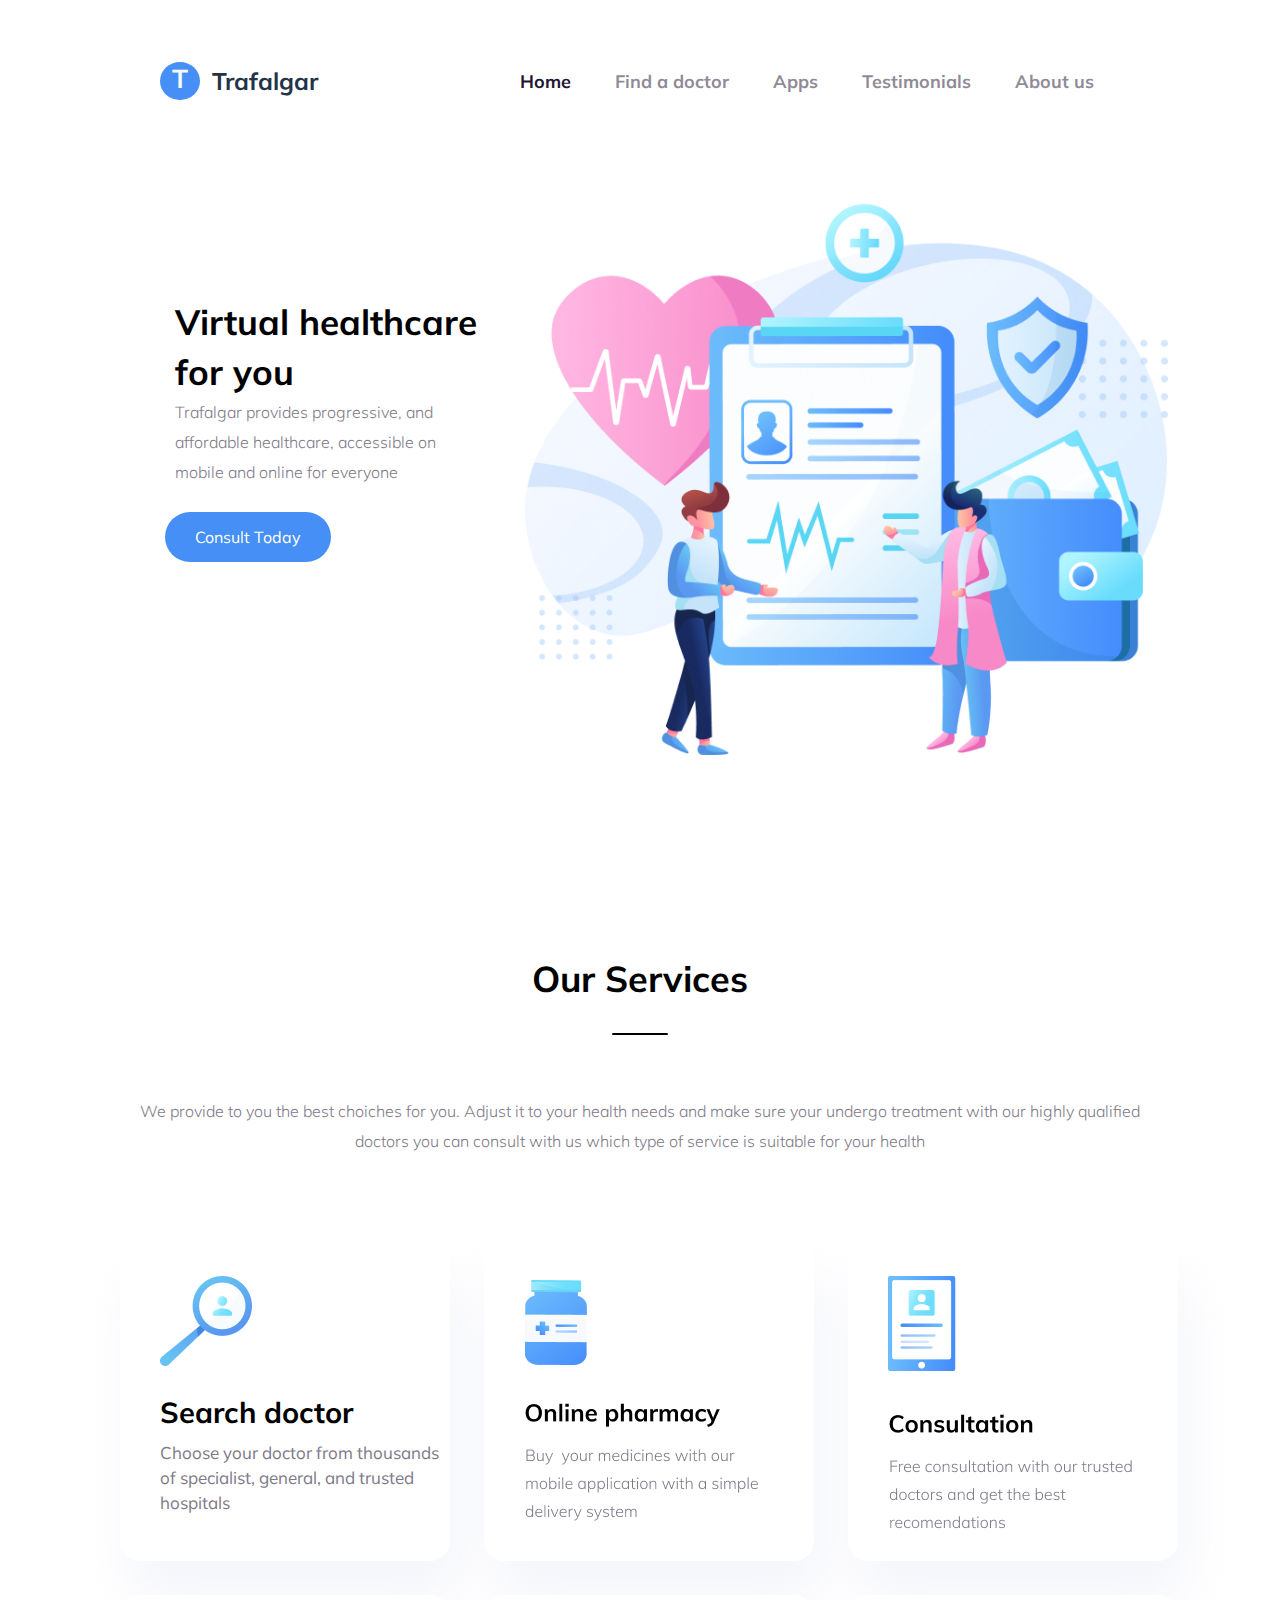
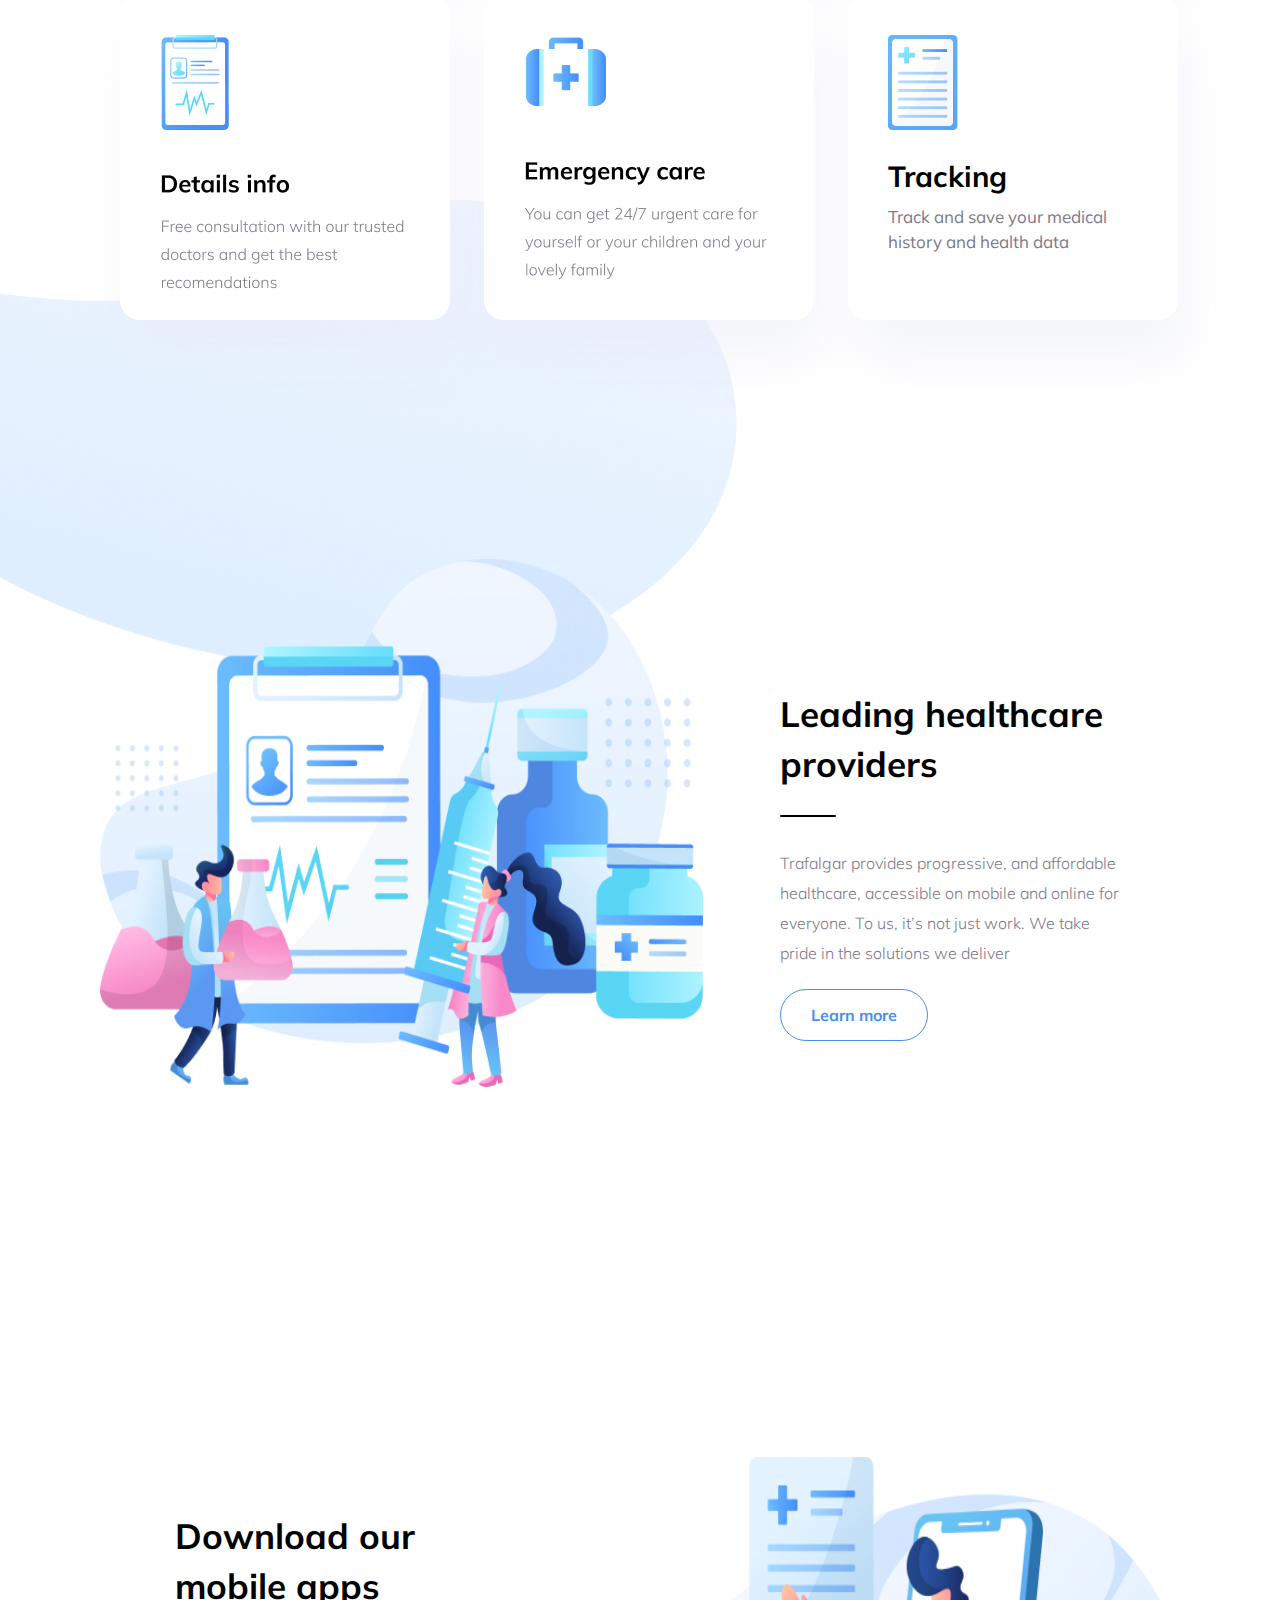
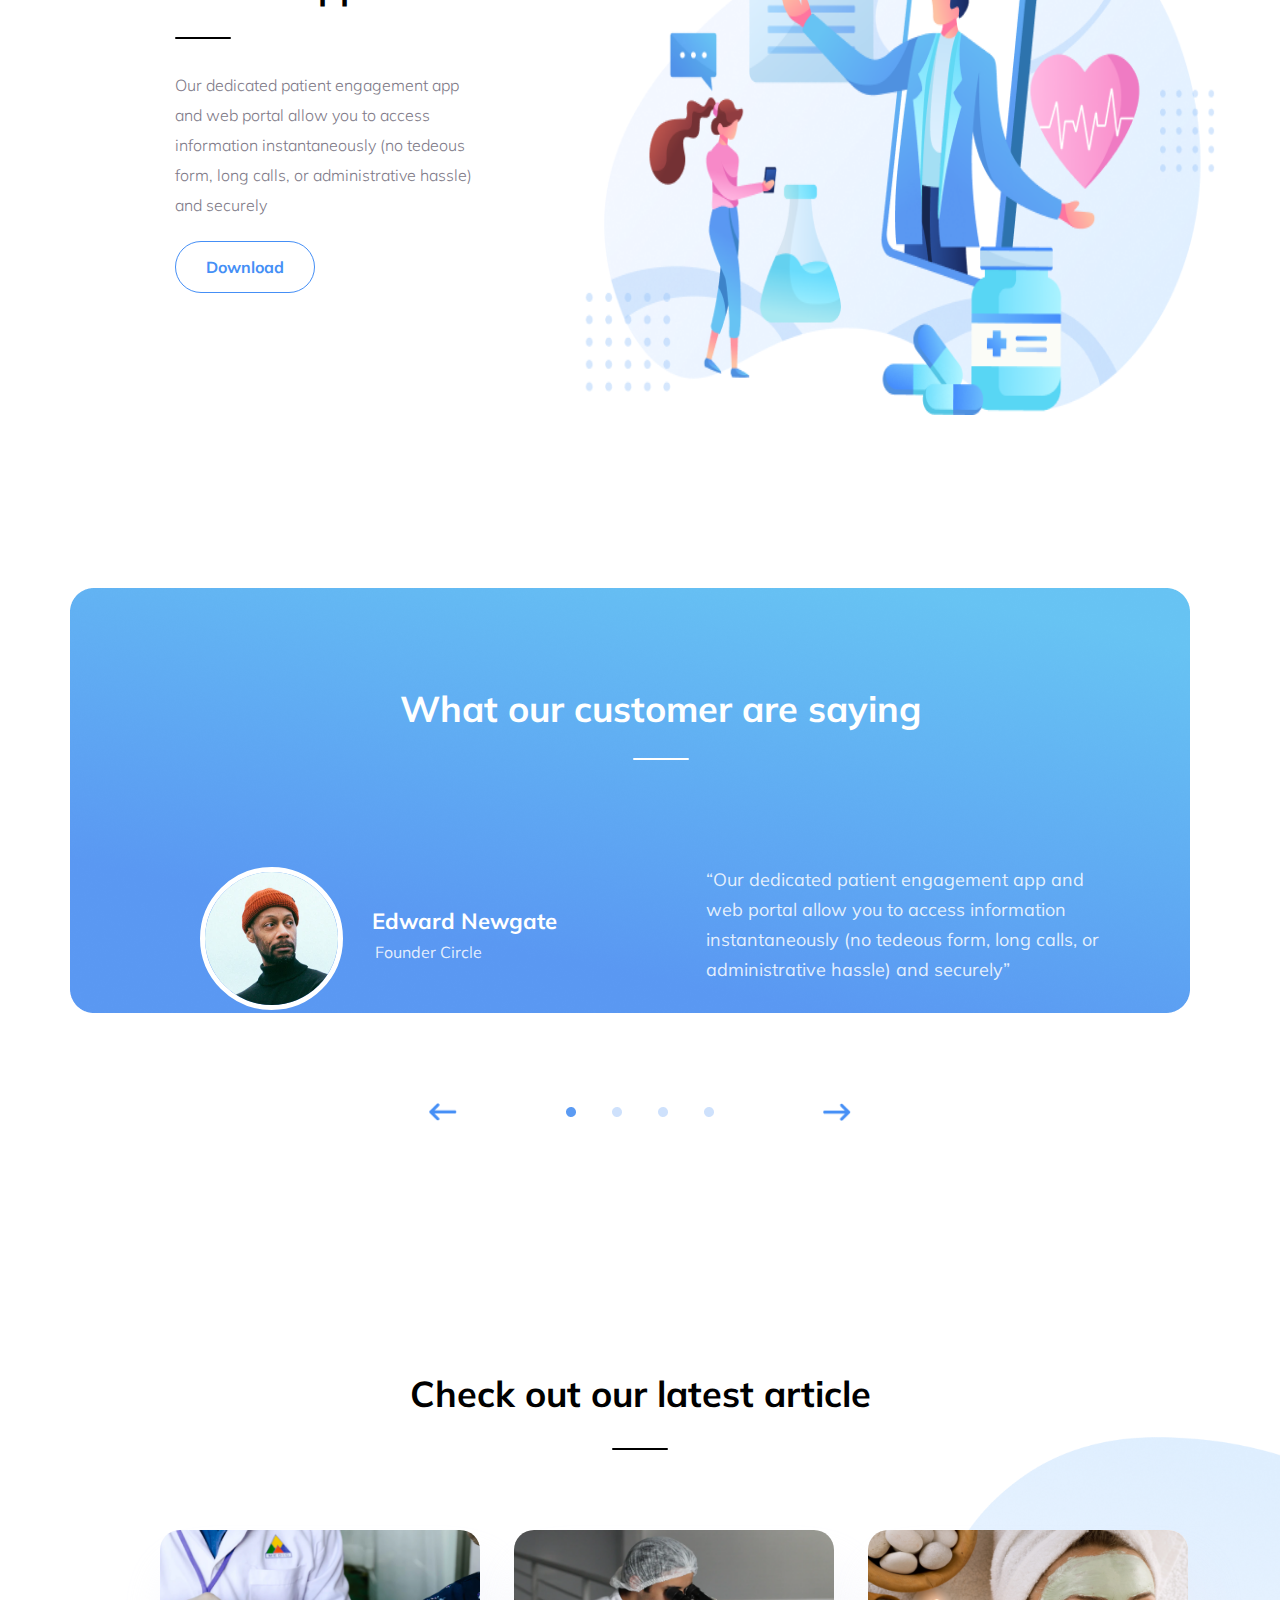
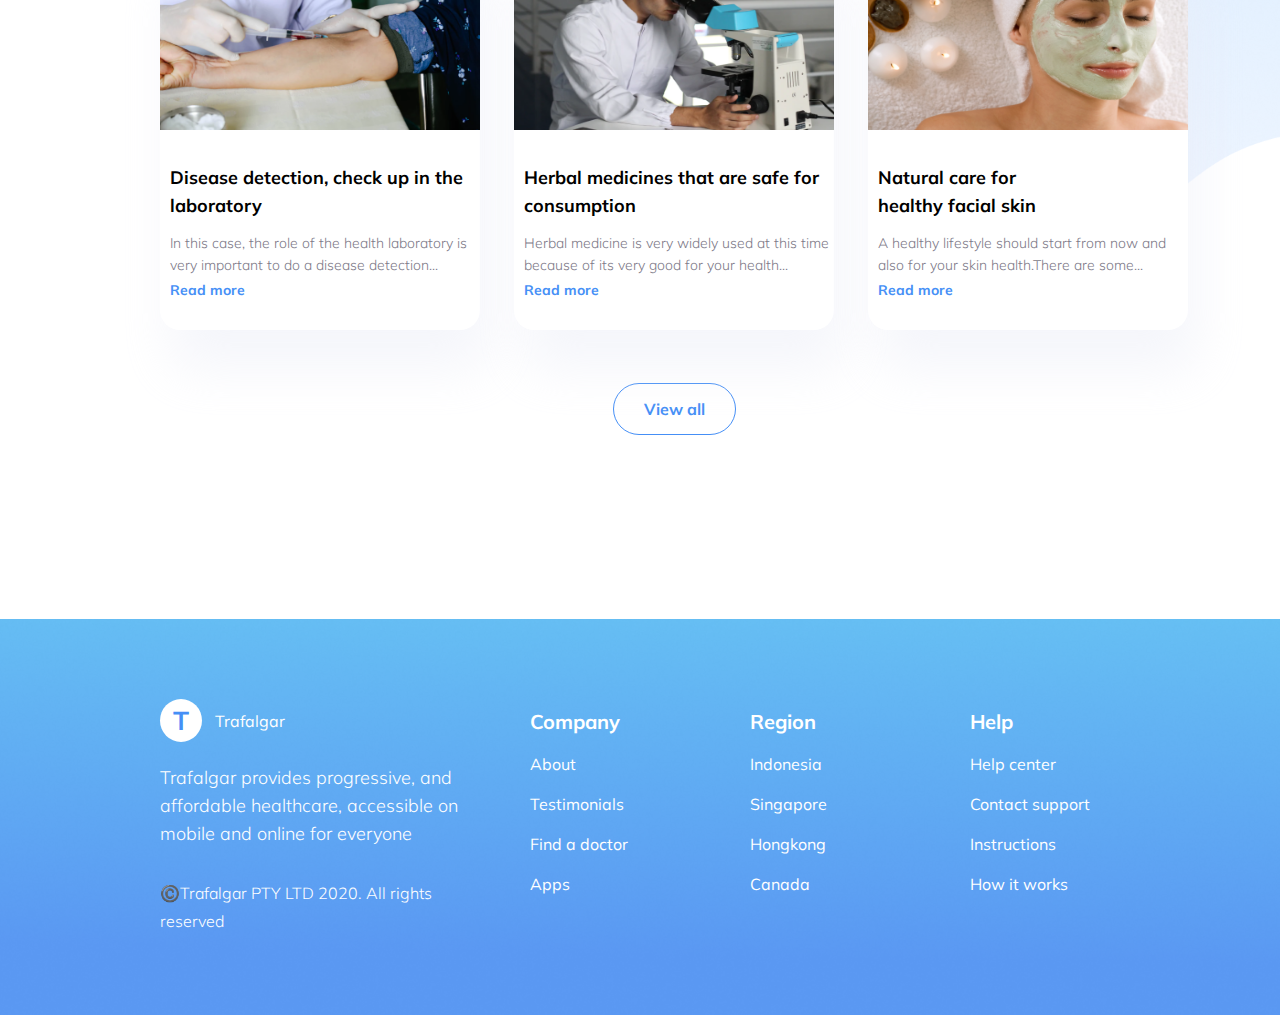
==== commit 274d35ea: "Landing Page Complated" ====
--- a/THİRD TASK/Landing Page/index.html
+++ b/THİRD TASK/Landing Page/index.html
@@ -7,6 +7,7 @@
     <link rel="preconnect" href="https://fonts.gstatic.com">
     <link href="https://fonts.googleapis.com/css2?family=Mulish:wght@700&display=swap" rel="stylesheet">
     <link href="https://fonts.googleapis.com/css2?family=Mulish:ital,wght@1,300&display=swap" rel="stylesheet">
+    <link href="https://fonts.googleapis.com/css2?family=Mulish&display=swap" rel="stylesheet">
     <link href="https://fonts.googleapis.com/css2?family=Mulish:wght@300&display=swap" rel="stylesheet">
     <link rel="stylesheet" href="css/common.css">
     <link rel="stylesheet" href="css/style.css">
@@ -56,7 +57,7 @@
 <!-- Header -->
 <!-- Our Services -->
 <div id="Services">
-    <div class="container">
+    <div class="container" style="max-width: 1040px;">
         <div class="row">
             <div class="text-services">
                 <h1>Our Services</h1>
@@ -69,28 +70,30 @@
                </div>
               <div class="box">
                <div class="box-item">
-                   <h3>Search doctor</h3>
-                   <p>Choose your doctor from thousands <br> of specialist, general, and trusted hospitals</p>
-               </div>
-               <div class="box-item">
-                    <h3>Online pharmacy</h3>
-                    <p>Buy  your medicines with our mobile application with a simple delivery system</p>
-               </div>
-               <div class="box-item">
-                    <h3>Consultation</h3>
-                    <p>Free consultation with our trusted doctors and get the best recomendations</p>
-               </div>
-               <div class="box-item">
-                    <h3>Details info</h3>
-                    <p>Free consultation with our trusted doctors and get the best recomendations</p>
-               </div>
-               <div class="box-item">
-                    <h3>Emergency care</h3>
-                    <p>You can get 24/7 urgent care for yourself or your children and your lovely family</p>
-               </div>
-               <div class="box-item">
-                    <h3>Tracking</h3>
+                   <img src="img/Frame (2).png" alt="">
+                  <div class="box-item-text">
+                    <h3>Search doctor</h3>
+                    <p>Choose your doctor from thousands <br> of specialist, general, and trusted hospitals</p>
+                  </div>
+               </div>
+               <div class="box-item">
+                   <img src="img/Group 2 (1).png" alt="">
+               </div>
+               <div class="box-item">
+                   <img src="img/Group 1.png" alt="">
+               </div>
+               <div class="box-item">
+                 <img src="img/Group 4.png" alt="">
+               </div>
+               <div class="box-item">
+                  <img src="img/Group 3.png" alt="">
+               </div>
+               <div class="box-item">
+                   <img src="img/Frame (3).png" alt="">
+                    <div class="box-item-text">
+                        <h3>Tracking</h3>
                     <p>Track and save your medical <br> history and health data </p>
+                    </div>
                </div>
               </div>
               <div class="btn">
@@ -152,5 +155,132 @@
     </div>
 </div>
 <!-- Download Section -->
+<!-- Customer Section -->
+<div id="Customer">
+    <div class="container">
+        <div class="row">
+            <div class="customer-box">
+                <img src="img/Rectangle 13 (1).png" alt="">
+            </div>
+            <div class="customer-box-item">
+                <h1>What our customer are saying</h1>
+                <div class="line"></div>
+            </div>
+            <div class="col-6">
+                <div class="founder">
+                     <img src="img/image 1.png" alt="">
+                     <h3>Edward Newgate</h3>
+                     <p>Founder Circle</p>
+                </div>
+            </div>
+            <div class="col-6">
+                <div class="founder-info">
+                    <p>“Our dedicated patient engagement app and 
+                        web portal allow you to access information instantaneously (no tedeous form, long calls, 
+                        or administrative hassle) and securely”</p>
+                </div>
+            </div>
+            <div class="col-12">
+                <div class="scroll">
+                    <img class="left" src="img/Vector (7).png" alt="">
+                    <img src="img/Ellipse 5.png" alt="">
+                    <img src="img/Ellipse 3.png" alt="">
+                    <img src="img/Ellipse 4.png" alt="">
+                    <img src="img/Ellipse 6.png" alt="">
+                    <img class="right" src="img/Vector (8).png" alt="">
+                </div>
+            </div>
+        </div>
+    </div>
+</div>
+<!-- Customer Section -->
+<!-- Check Out Section -->
+<div id="Check-out">
+    <div class="container">
+        <div class="check-text">
+            <h1>Check out our latest article</h1>
+            <div class="line"></div>
+        </div>
+        <div class="row">
+            <div class="check-box">
+               <div class="box-check-img">
+                   <img src="img/Vector (10).png" alt="">
+               </div>
+              <div class="box-second">
+               <div class="check-box-item">
+                   <img src="img/image 2.png" alt="">
+                   <h3>Disease detection, check up in the laboratory</h3>
+                   <p>In this case, the role of the health laboratory is very important to do a disease detection...</p>
+                   <h2>Read more</h2>
+               </div>
+               <div class="check-box-item">
+                   <img src="img/image 2 (1).png" alt="">
+                    <h3>Herbal medicines that are safe for consumption</h3>
+                    <p>Herbal medicine is very widely used at this time because of its very good for your health...</p>
+                    <h2>Read more<h2>
+               </div>
+               <div class="check-box-item">
+                   <img src="img/image 3.png" alt="">
+                    <h3>Natural care for <br> healthy  facial skin</h3>
+                    <p>A healthy lifestyle should start from now and also for your skin health.There are some...</p>
+                    <h2>Read more</h2>
+               </div>
+              </div>
+              <div class="btn">
+                  <a href="#">View all</a>
+              </div>
+            </div>
+        </div>
+    </div>
+</div>
+<!-- Check Out Section -->
+<!-- Footer -->
+<footer>
+    <div class="container">
+        <div class="row">
+                <div class="footer-container">
+                    <div class="footer-item">
+                        <div class="footer-logo">
+                            <div class="footer-t-logo"><h6>T</h6></div>
+                            <p style="margin-left: 13px;">Trafalgar</p>
+                        </div>
+                        <h5>Trafalgar provides progressive, and affordable healthcare, accessible on mobile and online 
+                            for everyone</h5>
+                            <h5 style="padding: 0;
+                            font-size: 16px;
+                            font-style: normal;
+                            font-weight: 300;
+                            line-height: 28px;
+                            letter-spacing: 0em;
+                            text-align: left;
+                            ">©️Trafalgar PTY LTD 2020. All rights reserved</h5>
+                        
+                    </div>
+                    <div class="footer-item">
+                        <h1>Company</h1>
+                        <li>About</li>
+                        <li>Testimonials</li>
+                        <li>Find a doctor</li>
+                        <li>Apps</li>
+                    </div>
+                    <div class="footer-item">
+                        <h1>Region</h1>
+                        <li>Indonesia</li>
+                        <li>Singapore</li>
+                        <li>Hongkong</li>
+                        <li>Canada</li>
+                    </div>
+                    <div class="footer-item">
+                        <h1>Help</h1>
+                        <li>Help center </li>
+                        <li>Contact support</li>
+                        <li>Instructions</li>
+                        <li>How it works</li>
+                    </div>
+                </div>
+            </div>
+        </div>
+</footer>
+<!-- Footer -->
 </body>
 </html>--- a/THİRD TASK/Landing Page/css/style.css
+++ b/THİRD TASK/Landing Page/css/style.css
@@ -109,6 +109,7 @@
     border-radius: 5px;
     background-color: #000000;
     margin: auto;
+    margin-top: 26px;
 }
 .text-services p{
     font-weight: 300;
@@ -136,24 +137,34 @@
     gap: 34px;
 }
 .box-item{
-    width: 320px;
-    height: 300px;
+    width: 330px;
+    height: 325px;
     border-radius: 20px;
     background-color: #fff;
     box-shadow: 10px 40px 50px rgba(229, 233, 246, 0.4);
 }
+
+.box-item img{
+    position: relative;
+    top: 40px;
+    left: 40px;
+}
+
+.box-item .box-item-text{
+    margin-top: 55px;
+}
+
 .box-item h3{
-    font-weight: bold;
-    font-size: 24px;
-    line-height: 56px;
+    font-weight: 700;
+    font-size: 29px;
+    line-height: 55px;
     color: #000000;
-    margin-top: 150px;
-    margin-left: 39px;
+    margin-left: 40px;
 }
 .box-item p{
-    font-weight: 300;
-    font-size: 16px;
-    line-height: 20px;
+    font-weight: 400;
+    font-size: 17px;
+    line-height: 25px;
     color: #7D7987;
     margin-left: 40px;
 }
@@ -273,4 +284,262 @@
     margin-top: 20px;
     font-weight: bold;
 }
-/* Download */+/* Download */
+/* Customer */
+#Customer{
+    width: 100%;
+    height: auto;
+    align-items: center;
+    margin-top: 266px;
+}
+.customer-box{
+    position: absolute;
+    top: 3788px;
+    left: 70px;
+}
+.customer-box img{
+    width: 100%;
+    height: 100%;
+}
+.customer-box-item{
+    position: relative;
+    top: 0%;
+    left: 240px;
+}
+.customer-box-item h1{
+    font-weight: bold;
+    font-size: 36px;
+    line-height: 48px;
+    color: #fff;
+}
+.customer-box-item .line{
+    width: 56px;
+    height: 2px;
+    border-radius: 5px;
+    background-color: #fff;
+    margin: auto;
+    margin-top: 25px;
+}
+ #Customer .founder{
+    position: relative;
+    top: 107px;
+    left: 40px;
+    display: flex
+    
+}
+ #Customer .founder img{
+    border: 5px solid #fff;
+    border-radius: 50%;
+}
+ #Customer .founder h3{
+    font-style: normal;
+    font-weight: bold;
+    font-size: 22px;
+    line-height: 48px;
+    color: #fff;
+    margin-left: 29px;
+    margin-top: 30px;
+}
+ #Customer .founder p{
+    font-weight: 400;
+    font-size: 16px;
+    line-height: 30px;
+    margin-top: 70px;
+    margin-left: -182px ;
+    color: rgba(255, 255, 255, 0.85);
+}
+
+#Customer .founder-info p{
+    font-weight: 400;
+    font-size: 18px;
+    line-height: 30px;
+    margin-top: 105px;
+    margin-left: 66px;
+    color: rgba(255, 255, 255, 0.85);
+}
+#Customer .scroll{
+    display: flex;
+    align-items: center;
+    justify-content: center;
+    margin-top:100px;
+}
+#Customer .scroll img{
+    width: 10px;
+    height: 10px;
+    margin: 18px;
+}
+#Customer .scroll .left{
+    width: 28px;
+    height: 18px;
+    margin-right:91px;
+}
+#Customer .scroll .right{
+    width: 28px;
+    height: 18px;
+    margin-left:91px;
+}
+
+/* Customer */
+/* Check Out */
+#Check-out{
+    width: 100%;
+    height: auto;
+    text-align: center;
+    margin-top: 227px;
+}
+.check-text{
+    text-align: center;
+}
+.check-text h1{
+    font-style: normal;
+    font-weight: bold;
+    font-size: 36px;
+    line-height: 56px;
+    color: #000000;
+}
+.check-text .line{
+    width: 56px;
+    height: 2px;
+    border-radius: 5px;
+    background-color: #000000;
+    margin: auto;
+    margin-top: 26px;
+}
+.box-check-img{
+    position: absolute;
+    right: 0px;
+    top: 4637px;;
+}
+.box-check-img img{
+    width: 345px;
+    height: 380px;
+}
+.box-second{
+    margin-top:80px;
+    align-items: center;
+    display: grid;
+    position: relative;
+    grid-template-columns: 1fr 1fr 1fr;
+    gap: 34px;
+}
+.check-box-item{
+    width: 320px;
+    height: 400px;
+    border-radius: 20px;
+    background-color: #fff;
+    box-shadow: 10px 40px 50px rgba(229, 233, 246, 0.4);
+}
+.check-box-item img{
+    width: 320px;
+    height: 200px;
+    border-radius: 20px 20px 0px 0px;
+}
+.check-box-item h3{
+    font-style: normal;
+    font-weight: bold;
+    font-size: 18px;
+    line-height: 28px;
+    color: #000000;
+    margin-top: 30px;
+    text-align: left;
+    margin-left: 10px;
+}
+.check-box-item p{
+    font-style: normal;
+    font-weight: 300;
+    font-size: 14px;
+    line-height: 22px;
+    text-align: left;
+    margin-left: 10px;
+    margin-top: 12px;
+    color: #7D7987;
+}
+.check-box-item h2{
+    font-weight: 700;
+    font-size: 14px;
+    line-height: 28px;
+    color: #458FF6;
+    text-align: left;
+    margin-left: 10px;
+
+}
+
+.check-box .btn{
+    text-align: center;
+    margin-top: 69px;
+}
+.check-box .btn a{
+    text-decoration: none;
+    padding: 15px 30px;
+    border: 1.4px solid #458FF6;
+    box-sizing: border-box;
+    color: #458FF6;
+    border-radius: 55px;
+    margin-top: 20px;
+    font-weight: bold;
+}
+/* Check Out */
+/* Footer */
+footer{
+    width: 100%;
+    background-image: url(../img/bg.png);
+    background-repeat: no-repeat;
+    background-size: cover;
+    margin-top: 200px;
+}
+.footer-container{
+    color: #fff;
+    width: 100%;
+    margin: auto;
+    display: grid;
+    grid-template-columns: 2fr 1fr 1fr 1fr;
+    gap: 70px;
+    padding: 80px 0;
+}
+
+.footer-logo{
+    display: flex;
+    align-items: center;
+    margin: 0;
+}
+.footer-t-logo{
+    background-color: #fff;
+    color: #458FF6;
+    padding: 5px 13px;
+    border-radius: 50%;
+}
+.footer-t-logo h6{
+    font-size: 26px;
+    font-weight: 700;
+
+}
+.footer-t-logo p{
+    padding-left: 13px;
+    color: #fff;
+    font-size: 24px;
+    font-weight: 700;
+    line-height: 30px;
+    letter-spacing: 0px;
+    text-align: left;
+}
+.footer-item h5{
+    font-size: 18px;
+    font-weight: 300;
+    line-height: 28px;
+    letter-spacing: 0px;
+    text-align: left;
+    padding: 22px 0 31px 0;
+}
+.footer-item h1{
+    font-size: 20px;
+    font-style: normal;
+    font-weight: 700;
+    line-height: 45px;
+    letter-spacing: 0em;
+    text-align: left;
+}
+.footer-item li{
+    list-style: none;
+    padding: 10px 0;
+}
+/* Footer */